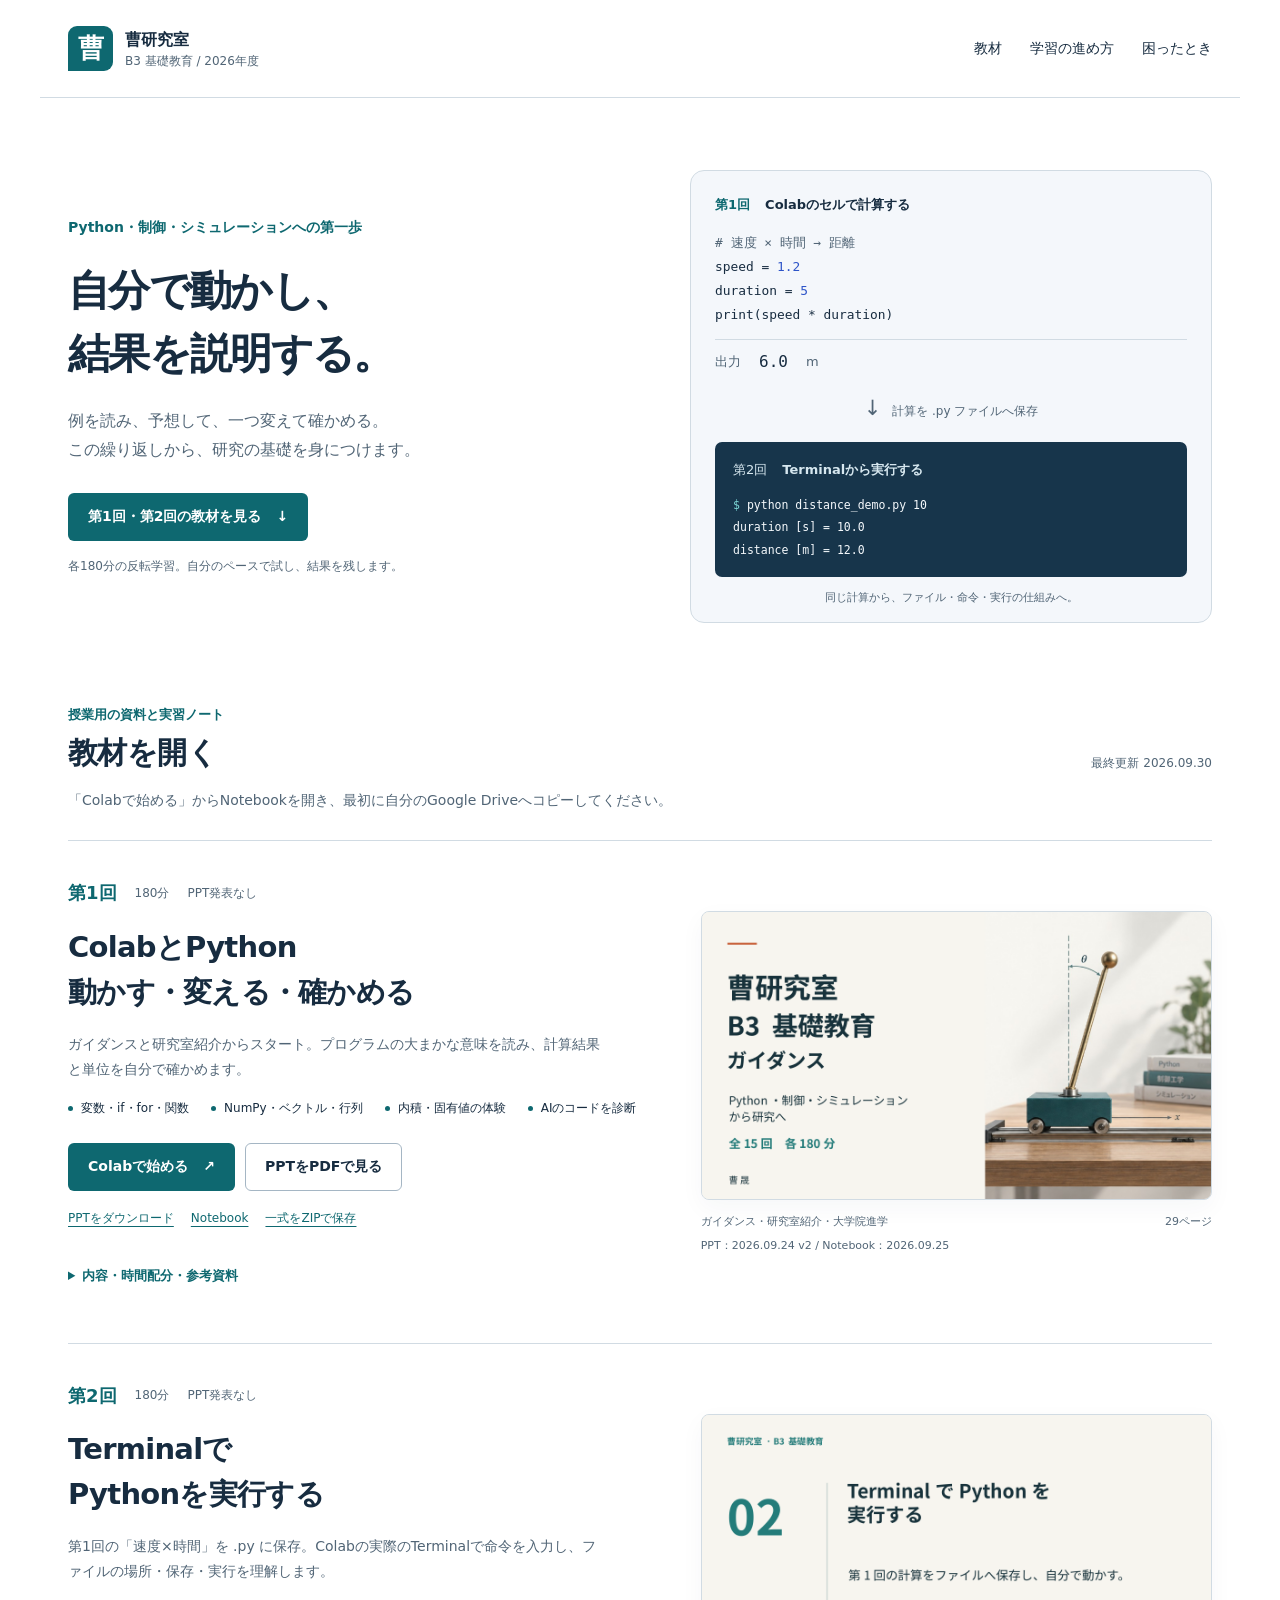
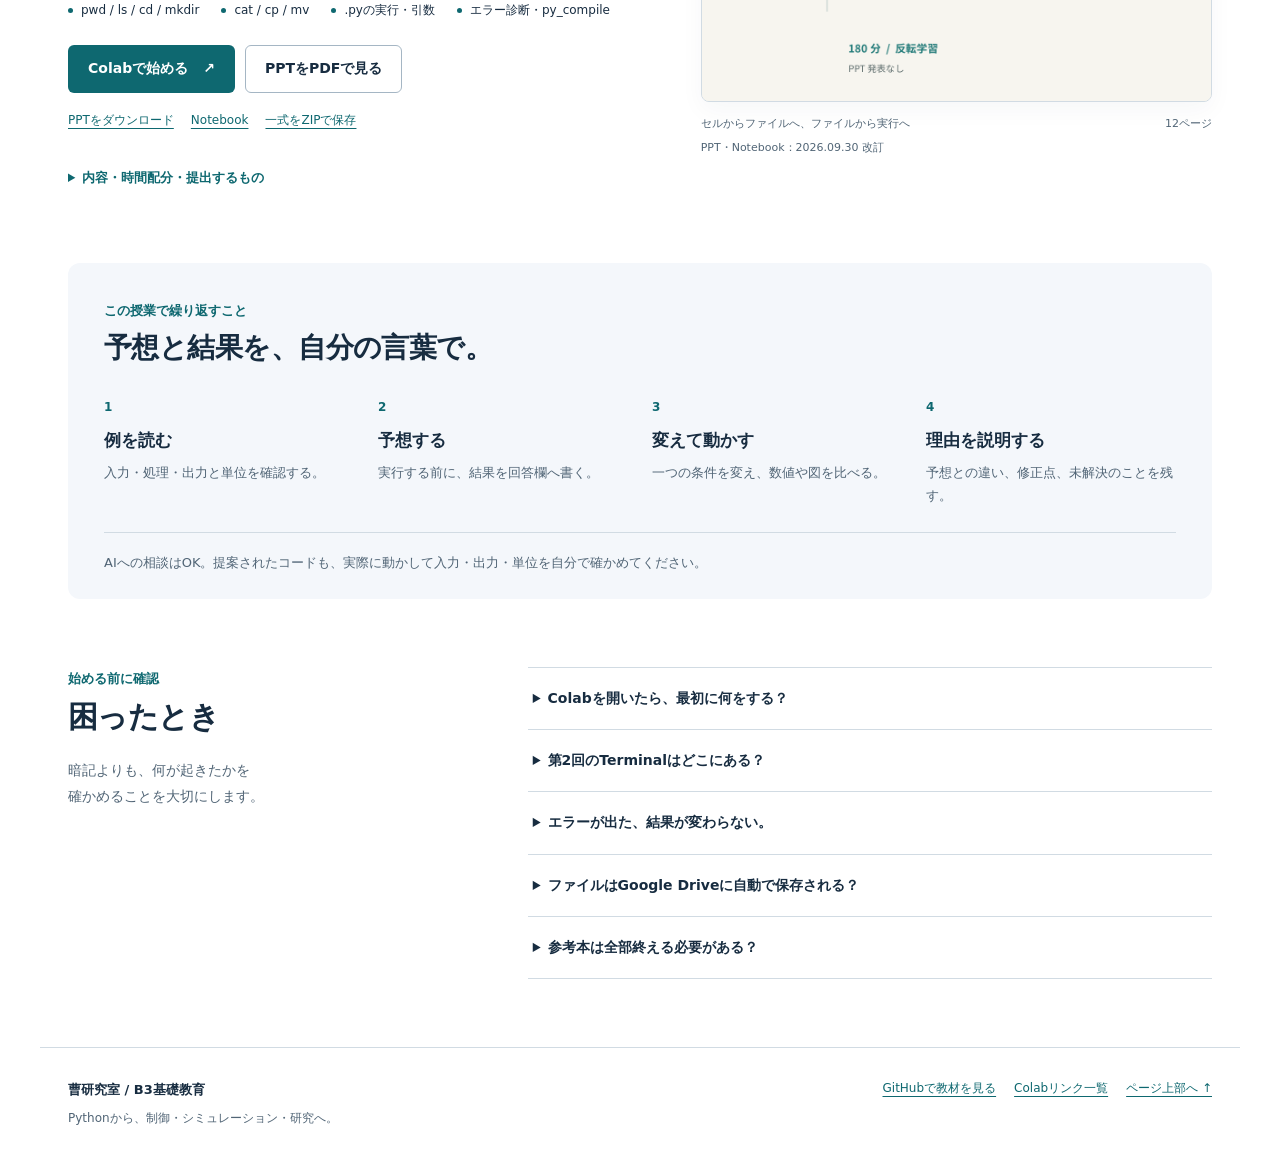
==== index.html @ c8f350eb "Publish B3 sessions 1 and 2 with Colab materials" ====
<!doctype html>
<html lang="ja">
<head>
  <meta charset="utf-8">
  <meta name="viewport" content="width=device-width, initial-scale=1">
  <meta name="description" content="曹研究室のB3基礎教育。第1回のColab・Pythonと、第2回のTerminal実習のPPT、PDF、Notebookをまとめた教材サイト。">
  <meta name="theme-color" content="#0e6870">
  <title>B3基礎教育｜曹研究室</title>
  <link rel="icon" href="assets/favicon.svg" type="image/svg+xml">
  <link rel="stylesheet" href="assets/styles.css">
</head>
<body>
<a class="skip" href="#main">本文へ移動</a>
<header class="site-header">
  <a class="brand" href="./" aria-label="曹研究室 B3基礎教育 ホーム"><span class="brand-mark" aria-hidden="true">曹</span><span>曹研究室<span class="brand-sub">B3 基礎教育 / 2026年度</span></span></a>
  <nav aria-label="メインナビゲーション"><a href="#materials">教材</a><a href="#workflow">学習の進め方</a><a href="#help">困ったとき</a></nav>
</header>
<main id="main">
  <section class="hero" aria-labelledby="hero-title">
    <div class="hero-copy">
      <p class="term-label">Python・制御・シミュレーションへの第一歩</p>
      <h1 id="hero-title">自分で動かし、<br>結果を説明する。</h1>
      <p class="lead">例を読み、予想して、一つ変えて確かめる。<br class="desktop-break">この繰り返しから、研究の基礎を身につけます。</p>
      <a class="button primary" href="#materials">第1回・第2回の教材を見る <span aria-hidden="true">↓</span></a>
      <p class="hero-note">各180分の反転学習。自分のペースで試し、結果を残します。</p>
    </div>
    <div class="learning-bridge" aria-label="第1回のセルから、第2回のTerminalへ">
      <div class="bridge-heading"><span>第1回</span><strong>Colabのセルで計算する</strong></div>
      <pre class="cell-code"><code><span class="code-muted"># 速度 × 時間 → 距離</span>
speed = <span class="code-number">1.2</span>
duration = <span class="code-number">5</span>
print(speed * duration)</code></pre>
      <div class="bridge-output"><span>出力</span><code>6.0</code><span>m</span></div>
      <div class="bridge-step"><span aria-hidden="true">↓</span> 計算を .py ファイルへ保存</div>
      <div class="terminal-demo">
        <div class="terminal-label"><span>第2回</span><strong>Terminalから実行する</strong></div>
        <pre><code><span class="prompt">$</span> python distance_demo.py 10
duration [s] = 10.0
distance [m] = 12.0</code></pre>
      </div>
      <p class="bridge-caption">同じ計算から、ファイル・命令・実行の仕組みへ。</p>
    </div>
  </section>

  <section id="materials" class="materials" aria-labelledby="materials-title">
    <div class="section-heading"><div><p class="section-kicker">授業用の資料と実習ノート</p><h2 id="materials-title">教材を開く</h2></div><p>最終更新 <time datetime="2026-09-30">2026.09.30</time></p></div>
    <p class="materials-intro">「Colabで始める」からNotebookを開き、最初に自分のGoogle Driveへコピーしてください。</p>

    <article class="lesson" id="lesson-01" aria-labelledby="lesson-01-title">
      <div class="lesson-content">
        <div class="lesson-meta"><span class="session-number">第1回</span><span>180分</span><span>PPT発表なし</span></div>
        <h3 id="lesson-01-title">ColabとPython<br>動かす・変える・確かめる</h3>
        <p>ガイダンスと研究室紹介からスタート。プログラムの大まかな意味を読み、計算結果と単位を自分で確かめます。</p>
        <ul class="topics"><li>変数・if・for・関数</li><li>NumPy・ベクトル・行列</li><li>内積・固有値の体験</li><li>AIのコードを診断</li></ul>
        <div class="lesson-actions">
          <a class="button primary" target="_blank" rel="noopener" href="https://colab.research.google.com/github/jasonsosen/b3-foundations-2026/blob/main/materials/01/notebook.ipynb">Colabで始める <span aria-hidden="true">↗</span></a>
          <a class="button secondary" target="_blank" rel="noopener" href="materials/01/slides.pdf">PPTをPDFで見る</a>
        </div>
        <div class="file-links"><a href="materials/01/slides.pptx" download="B3_01_Guidance.pptx">PPTをダウンロード</a><a href="materials/01/notebook.ipynb" download="B3_01_動かす_変える_確かめる.ipynb">Notebook</a><a href="materials/lesson-01.zip" download>一式をZIPで保存</a></div>
        <details class="lesson-detail"><summary>内容・時間配分・参考資料</summary>
          <div class="detail-body">
            <p>ガイダンス・研究紹介 → Colab操作 → Pythonの基本 → NumPy・行列 → AIコードの診断 → 固有値の体験 → 記録・提出。</p>
            <table><caption>第1回の180分</caption><tbody>
              <tr><th scope="row">0–20分</th><td>ガイダンス・研究室紹介・目標</td></tr>
              <tr><th scope="row">20–75分</th><td>Colab操作とPythonの基本</td></tr>
              <tr><th scope="row">75–85分</th><td>休憩・保存</td></tr>
              <tr><th scope="row">85–130分</th><td>NumPy・内積・行列積</td></tr>
              <tr><th scope="row">130–165分</th><td>AIコードの診断・固有値の体験</td></tr>
              <tr><th scope="row">165–180分</th><td>説明・保存・提出</td></tr>
            </tbody></table>
            <p><strong>提出：</strong>自分の回答と実行結果を記入したNotebook。</p>
            <p><strong>別冊：</strong>Pythonと行列の書き方を調べる参考本です。第1回ですべて終える必要はありません。</p>
            <div class="extra-links"><a target="_blank" rel="noopener" href="https://colab.research.google.com/github/jasonsosen/b3-foundations-2026/blob/main/materials/01/python-matrix-reference.ipynb">参考本をColabで開く</a><a href="materials/01/python-matrix-reference.ipynb" download>参考本をダウンロード</a><a target="_blank" rel="noopener" href="https://colab.research.google.com/drive/1ZdDFFNfeDRK4dEzME4E3wEAp5zHElpoN">元のDrive版を開く</a></div>
          </div>
        </details>
      </div>
      <figure class="slide-preview"><a target="_blank" rel="noopener" href="materials/01/slides.pdf" aria-label="第1回のスライド29ページをPDFで開く"><img src="assets/session-01.png" width="1120" height="630" alt="曹研究室 B3基礎教育 ガイダンスの表紙" loading="lazy"></a><figcaption><span>ガイダンス・研究室紹介・大学院進学</span><span>29ページ</span></figcaption><p class="version">PPT：2026.09.24 v2 / Notebook：2026.09.25</p></figure>
    </article>

    <article class="lesson" id="lesson-02" aria-labelledby="lesson-02-title">
      <div class="lesson-content">
        <div class="lesson-meta"><span class="session-number">第2回</span><span>180分</span><span>PPT発表なし</span></div>
        <h3 id="lesson-02-title">Terminalで<br>Pythonを実行する</h3>
        <p>第1回の「速度×時間」を .py に保存。Colabの実際のTerminalで命令を入力し、ファイルの場所・保存・実行を理解します。</p>
        <ul class="topics"><li>pwd / ls / cd / mkdir</li><li>cat / cp / mv</li><li>.pyの実行・引数</li><li>エラー診断・py_compile</li></ul>
        <div class="lesson-actions">
          <a class="button primary" target="_blank" rel="noopener" href="https://colab.research.google.com/github/jasonsosen/b3-foundations-2026/blob/main/materials/02/notebook.ipynb">Colabで始める <span aria-hidden="true">↗</span></a>
          <a class="button secondary" target="_blank" rel="noopener" href="materials/02/slides.pdf">PPTをPDFで見る</a>
        </div>
        <div class="file-links"><a href="materials/02/slides.pptx" download="B3_02_Terminal.pptx">PPTをダウンロード</a><a href="materials/02/notebook.ipynb" download="B3_02_Colab_Terminal.ipynb">Notebook</a><a href="materials/lesson-02.zip" download>一式をZIPで保存</a></div>
        <details class="lesson-detail"><summary>内容・時間配分・提出するもの</summary>
          <div class="detail-body">
            <p><strong>Terminalでの操作が中心です。</strong>Notebookの「すべて実行」では、Terminalの課題は完了しません。実際に入力した命令と出力をNotebookへ残します。</p>
            <table><caption>第2回の180分</caption><tbody>
              <tr><th scope="row">0–15分</th><td>第1回の復習・コピー</td></tr>
              <tr><th scope="row">15–60分</th><td>Terminalを開く・場所とファイル</td></tr>
              <tr><th scope="row">60–85分</th><td>.pyへ保存・実行</td></tr>
              <tr><th scope="row">85–95分</th><td>休憩・保存</td></tr>
              <tr><th scope="row">95–140分</th><td>引数・保存・エラー・コンパイル</td></tr>
              <tr><th scope="row">140–165分</th><td>図とCSVを確認</td></tr>
              <tr><th scope="row">165–180分</th><td>記録・説明・提出</td></tr>
            </tbody></table>
            <p><strong>必須：</strong>T1〜T5、Q3の図の読み取り、Q5のCSV確認。追加の変更課題は発展です。</p>
            <p><strong>提出：</strong>回答入りNotebook、<code>distance_demo.py</code>、<code>result.txt</code>、<code>02_series.png</code>、<code>02_angles.csv</code>。</p>
            <div class="extra-links"><a target="_blank" rel="noopener" href="https://colab.research.google.com/drive/1m3ff0OOlyYH0OrJ8MMpPL3AChTdIDqF0">元のDrive版を開く</a></div>
          </div>
        </details>
      </div>
      <figure class="slide-preview"><a target="_blank" rel="noopener" href="materials/02/slides.pdf" aria-label="第2回のスライド12ページをPDFで開く"><img src="assets/session-02.png" width="1120" height="630" alt="TerminalでPythonを実行する、第2回スライドの表紙" loading="lazy"></a><figcaption><span>セルからファイルへ、ファイルから実行へ</span><span>12ページ</span></figcaption><p class="version">PPT・Notebook：2026.09.30 改訂</p></figure>
    </article>
  </section>

  <section id="workflow" class="workflow" aria-labelledby="workflow-title">
    <div class="section-heading"><div><p class="section-kicker">この授業で繰り返すこと</p><h2 id="workflow-title">予想と結果を、自分の言葉で。</h2></div></div>
    <ol class="workflow-steps">
      <li><span class="step-index">1</span><h3>例を読む</h3><p>入力・処理・出力と単位を確認する。</p></li>
      <li><span class="step-index">2</span><h3>予想する</h3><p>実行する前に、結果を回答欄へ書く。</p></li>
      <li><span class="step-index">3</span><h3>変えて動かす</h3><p>一つの条件を変え、数値や図を比べる。</p></li>
      <li><span class="step-index">4</span><h3>理由を説明する</h3><p>予想との違い、修正点、未解決のことを残す。</p></li>
    </ol>
    <p class="ai-note">AIへの相談はOK。提案されたコードも、実際に動かして入力・出力・単位を自分で確かめてください。</p>
  </section>

  <section id="help" class="help" aria-labelledby="help-title">
    <div><p class="section-kicker">始める前に確認</p><h2 id="help-title">困ったとき</h2><p>暗記よりも、何が起きたかを<br>確かめることを大切にします。</p></div>
    <div class="help-list">
      <details><summary>Colabを開いたら、最初に何をする？</summary><p>自分のGoogleアカウントでログインし、「ドライブにコピー」または「ファイル → ドライブにコピーを保存」を選びます。自分のコピーで、説明を読みながら上から順に進めてください。</p></details>
      <details><summary>第2回のTerminalはどこにある？</summary><p>Colabのランタイムへ接続し、画面下部の「ターミナル / Terminal / 终端」を開きます。入力場所はNotebookのPythonセルとは別です。Terminalの命令に <code>!</code> や <code>%%bash</code> は付けません。</p></details>
      <details><summary>エラーが出た、結果が変わらない。</summary><p>エラーの最後の行、入力値、ファイル名、現在のフォルダを確認します。コードを編集しただけでは保存済みの .py は変わりません。Notebookの保存セルを実行したか、必要なセルを順番に実行したかを確認してください。</p></details>
      <details><summary>ファイルはGoogle Driveに自動で保存される？</summary><p>Notebookと、ランタイム内の .py・CSV・PNG は別です。必要なファイルはColab左側の「ファイル」からダウンロードしてください。Terminalの命令と結果も、Notebookの回答欄へ残します。</p></details>
      <details><summary>参考本は全部終える必要がある？</summary><p>第1回のPython・行列参考本は、書き方や意味を調べるための資料です。まず主教材を進めてください。第1・2回はPPT発表なし、第3回から発表につなげます。</p></details>
    </div>
  </section>
</main>
<footer class="site-footer"><div><strong>曹研究室 / B3基礎教育</strong><p>Pythonから、制御・シミュレーション・研究へ。</p></div><div class="footer-links"><a href="https://github.com/jasonsosen/b3-foundations-2026" target="_blank" rel="noopener">GitHubで教材を見る</a><a href="materials/links.json">Colabリンク一覧</a><a href="#main">ページ上部へ ↑</a></div></footer>
</body>
</html>
---- assets/styles.css ----
:root{--paper:#fff;--mist:#f4f7fb;--ink:#172c40;--muted:#516576;--teal:#0e6870;--blue:#2d54c8;--rule:#d1dbe3;--focus:#de7a16;--sans:"Noto Sans CJK JP","Yu Gothic","Hiragino Kaku Gothic ProN",system-ui,sans-serif}
*{box-sizing:border-box}html{scroll-behavior:smooth;scroll-padding-top:24px}body{margin:0;background:var(--paper);color:var(--ink);font-family:var(--sans);font-size:16px;line-height:1.8}a{color:var(--teal);text-underline-offset:4px}a:hover{color:var(--blue)}a:focus-visible,summary:focus-visible{outline:3px solid var(--focus);outline-offset:5px}h1,h2,h3,p,figure{margin:0}h1,h2,h3{line-height:1.4}code,pre{font-family:"DejaVu Sans Mono",Consolas,monospace}code{font-size:.92em}pre{margin:0;white-space:pre-wrap;overflow-wrap:anywhere}img{display:block;max-width:100%;height:auto}.skip{position:absolute;left:20px;top:-100px;padding:8px 16px;background:white;z-index:10}.skip:focus{top:10px}
.site-header{max-width:1200px;padding:26px 28px;margin:auto;display:flex;justify-content:space-between;gap:30px;align-items:center;border-bottom:1px solid var(--rule)}.brand{display:flex;align-items:center;gap:12px;color:var(--ink);text-decoration:none;font-weight:700;line-height:1.5}.brand-mark{display:grid;place-items:center;width:45px;height:45px;background:var(--teal);color:white;font-size:26px;border-radius:9px 9px 9px 0}.brand-sub{display:block;color:var(--muted);font-size:12px;font-weight:500}.site-header nav{display:flex;gap:28px;font-size:14px}.site-header nav a{text-decoration:none;color:var(--ink)}main{max-width:1200px;margin:auto;padding:0 28px}.hero{display:grid;grid-template-columns:1.05fr 1fr;gap:74px;align-items:center;padding:72px 0 80px}.term-label{font-size:14px;color:var(--teal);font-weight:700;margin-bottom:18px}h1{font-size:clamp(30px,3.3vw,46px);font-weight:800;letter-spacing:-.04em;line-height:1.5}.lead{color:var(--muted);margin:22px 0 28px;font-size:16px}.button{display:inline-flex;align-items:center;justify-content:center;gap:15px;text-decoration:none;font-size:14px;font-weight:700;min-height:48px;padding:11px 19px;border:1px solid transparent;border-radius:6px;line-height:1.5}.button.primary{background:var(--teal);color:#fff}.button.primary:hover{background:#084f56}.button.secondary{background:white;color:var(--ink);border-color:#a5b6c4}.button.secondary:hover{border-color:var(--teal);background:#eef6f7}.hero-note{font-size:12px;color:var(--muted);margin-top:15px}.learning-bridge{background:var(--mist);border:1px solid var(--rule);border-radius:14px;padding:22px 24px 14px}.bridge-heading,.terminal-label{display:flex;align-items:center;gap:15px;font-size:13px}.bridge-heading>span{color:var(--teal);font-weight:700}.cell-code{padding:15px 0 12px;font-size:14px;line-height:1.7}.code-muted{color:var(--muted)}.code-number{color:var(--blue)}.bridge-output{display:flex;gap:18px;align-items:center;border-top:1px solid var(--rule);padding:8px 0 0;font-size:13px}.bridge-output span{color:var(--muted)}.bridge-output code{font-size:16px}.bridge-step{text-align:center;color:var(--muted);font-size:12px;padding:14px 0}.bridge-step span{font-size:21px;padding-right:7px}.terminal-demo{background:#17354b;color:#f5f9fc;border-radius:7px;padding:16px 18px}.terminal-label{color:#d6e7ef;margin-bottom:12px}.terminal-demo pre{font-size:12.5px;line-height:1.8}.prompt{color:#7dd7d6}.bridge-caption{text-align:center;font-size:11px;color:var(--muted);margin-top:11px}
.section-heading{display:flex;justify-content:space-between;align-items:end;gap:24px}.section-kicker{font-size:13px;color:var(--teal);font-weight:600;margin-bottom:6px}h2{font-size:30px;letter-spacing:-.02em}.section-heading>p{color:var(--muted);font-size:12px}.materials-intro{font-size:14px;color:var(--muted);margin-top:14px;margin-bottom:27px}.lesson{display:grid;grid-template-columns:1.12fr 1fr;gap:60px;padding:36px 0 45px;border-top:1px solid var(--rule);scroll-margin-top:24px}.lesson-meta{display:flex;align-items:center;gap:18px;font-size:12px;color:var(--muted);margin-bottom:15px}.session-number{font-weight:800;font-size:18px;color:var(--teal)}.lesson h3{font-size:29px;line-height:1.55;letter-spacing:-.025em}.lesson-content>p{font-size:14px;color:var(--muted);margin-top:17px;max-width:38em}.topics{display:flex;flex-wrap:wrap;gap:6px 22px;padding:0;margin:16px 0 23px;list-style:none;font-size:12px;color:var(--ink)}.topics li:before{content:"";display:inline-block;width:5px;height:5px;margin-right:8px;vertical-align:middle;border-radius:50%;background:var(--teal)}.lesson-actions{display:flex;flex-wrap:wrap;gap:10px}.file-links{display:flex;flex-wrap:wrap;gap:8px 17px;margin-top:17px;font-size:12px}.slide-preview{align-self:start;padding-top:34px;min-width:0}.slide-preview>a{display:block;border:1px solid var(--rule);border-radius:8px;overflow:hidden;background:#f8f6f0;box-shadow:0 8px 24px #172c400a}.slide-preview>a:hover{border-color:var(--teal)}.slide-preview figcaption{display:flex;justify-content:space-between;gap:10px;font-size:11px;color:var(--muted);margin-top:12px}.slide-preview figcaption span:last-child{flex-shrink:0}.version{font-size:11px;color:var(--muted);margin-top:4px}.lesson-detail{margin-top:25px;font-size:13px}.lesson-detail summary{color:var(--teal);font-weight:600;padding:10px 0;cursor:pointer}.detail-body{padding:10px 0 2px;line-height:1.85}.detail-body p{margin:10px 0}.detail-body table{width:100%;border-collapse:collapse;font-size:12px;margin:20px 0}.detail-body caption{text-align:left;font-weight:700;margin-bottom:6px}.detail-body th,.detail-body td{border-bottom:1px solid var(--rule);padding:8px;text-align:left}.detail-body th{width:110px;white-space:nowrap}.extra-links{display:flex;flex-direction:column;align-items:flex-start;gap:9px;margin-top:16px}.detail-body code{overflow-wrap:anywhere}
.workflow{background:var(--mist);border-radius:12px;padding:36px 36px 25px;margin-top:18px}.workflow h2{font-size:28px}.workflow-steps{padding:0;margin:30px 0 24px;list-style:none;display:grid;grid-template-columns:repeat(4,1fr);gap:24px}.step-index{display:block;font-size:12px;color:var(--teal);font-weight:800;margin-bottom:10px}.workflow-steps h3{font-size:17px}.workflow-steps p{font-size:13px;color:var(--muted);line-height:1.8;margin-top:8px}.ai-note{font-size:13px;border-top:1px solid var(--rule);padding-top:18px;color:var(--muted)}.help{display:grid;grid-template-columns:.85fr 1.5fr;gap:72px;padding:68px 0}.help>div>p:last-child{font-size:14px;color:var(--muted);margin-top:20px}.help-list details{border-bottom:1px solid var(--rule);font-size:14px}.help-list details:first-child{border-top:1px solid var(--rule)}.help-list summary{padding:18px 5px;cursor:pointer;font-weight:600}.help-list details p{padding:0 5px 19px;color:var(--muted);font-size:13px}.site-footer{max-width:1200px;margin:auto;border-top:1px solid var(--rule);padding:30px 28px 40px;display:flex;gap:24px;justify-content:space-between;font-size:13px}.site-footer p{color:var(--muted);font-size:12px;margin-top:7px}.footer-links{display:flex;gap:18px;flex-wrap:wrap;align-items:flex-start;font-size:12px}
@media(min-width:1500px){.hero{padding:90px 0}}@media(max-width:1000px){.hero{gap:35px}.lesson{gap:30px;grid-template-columns:1fr 1fr}.lesson h3{font-size:25px}.button{padding:10px 14px;font-size:13px}.help{gap:35px}}@media(max-width:760px){.site-header{padding:20px;gap:20px;flex-wrap:wrap}.site-header nav{gap:23px;font-size:13px;width:100%;padding-top:1px}main{padding:0 20px}.hero{grid-template-columns:1fr;gap:30px;padding:38px 0 50px}.hero-copy{max-width:570px}h1{font-size:36px}.lead{font-size:15px}.hero-note{font-size:11px}.learning-bridge{max-width:550px;width:100%;padding:19px 20px 12px}.section-heading{align-items:start;flex-direction:column;gap:10px}h2{font-size:26px}.materials-intro{font-size:13px}.lesson{grid-template-columns:1fr;padding:28px 0 36px;gap:20px}.lesson h3{font-size:27px}.slide-preview{padding-top:0;max-width:550px;grid-row:auto}.lesson-actions .button{flex:1;min-width:150px}.file-links{column-gap:16px;row-gap:14px}.file-links a{padding:4px 0}.lesson-detail{margin-top:18px}.workflow{padding:26px 22px 22px;margin-top:8px}.workflow h2{font-size:24px}.workflow-steps{grid-template-columns:1fr 1fr;gap:26px 20px}.help{grid-template-columns:1fr;gap:25px;padding:45px 0}.help>div>p:last-child{margin-top:12px}.site-footer{padding:26px 20px 32px;flex-direction:column}.footer-links{gap:20px}.desktop-break{display:none}}@media(max-width:360px){h1{font-size:31px}.lesson h3{font-size:24px}.learning-bridge{padding-left:14px;padding-right:14px}.terminal-demo{padding:13px}.terminal-demo pre{font-size:11px}.bridge-heading,.terminal-label{gap:9px;font-size:12px}}@media(prefers-reduced-motion:reduce){html{scroll-behavior:auto}}
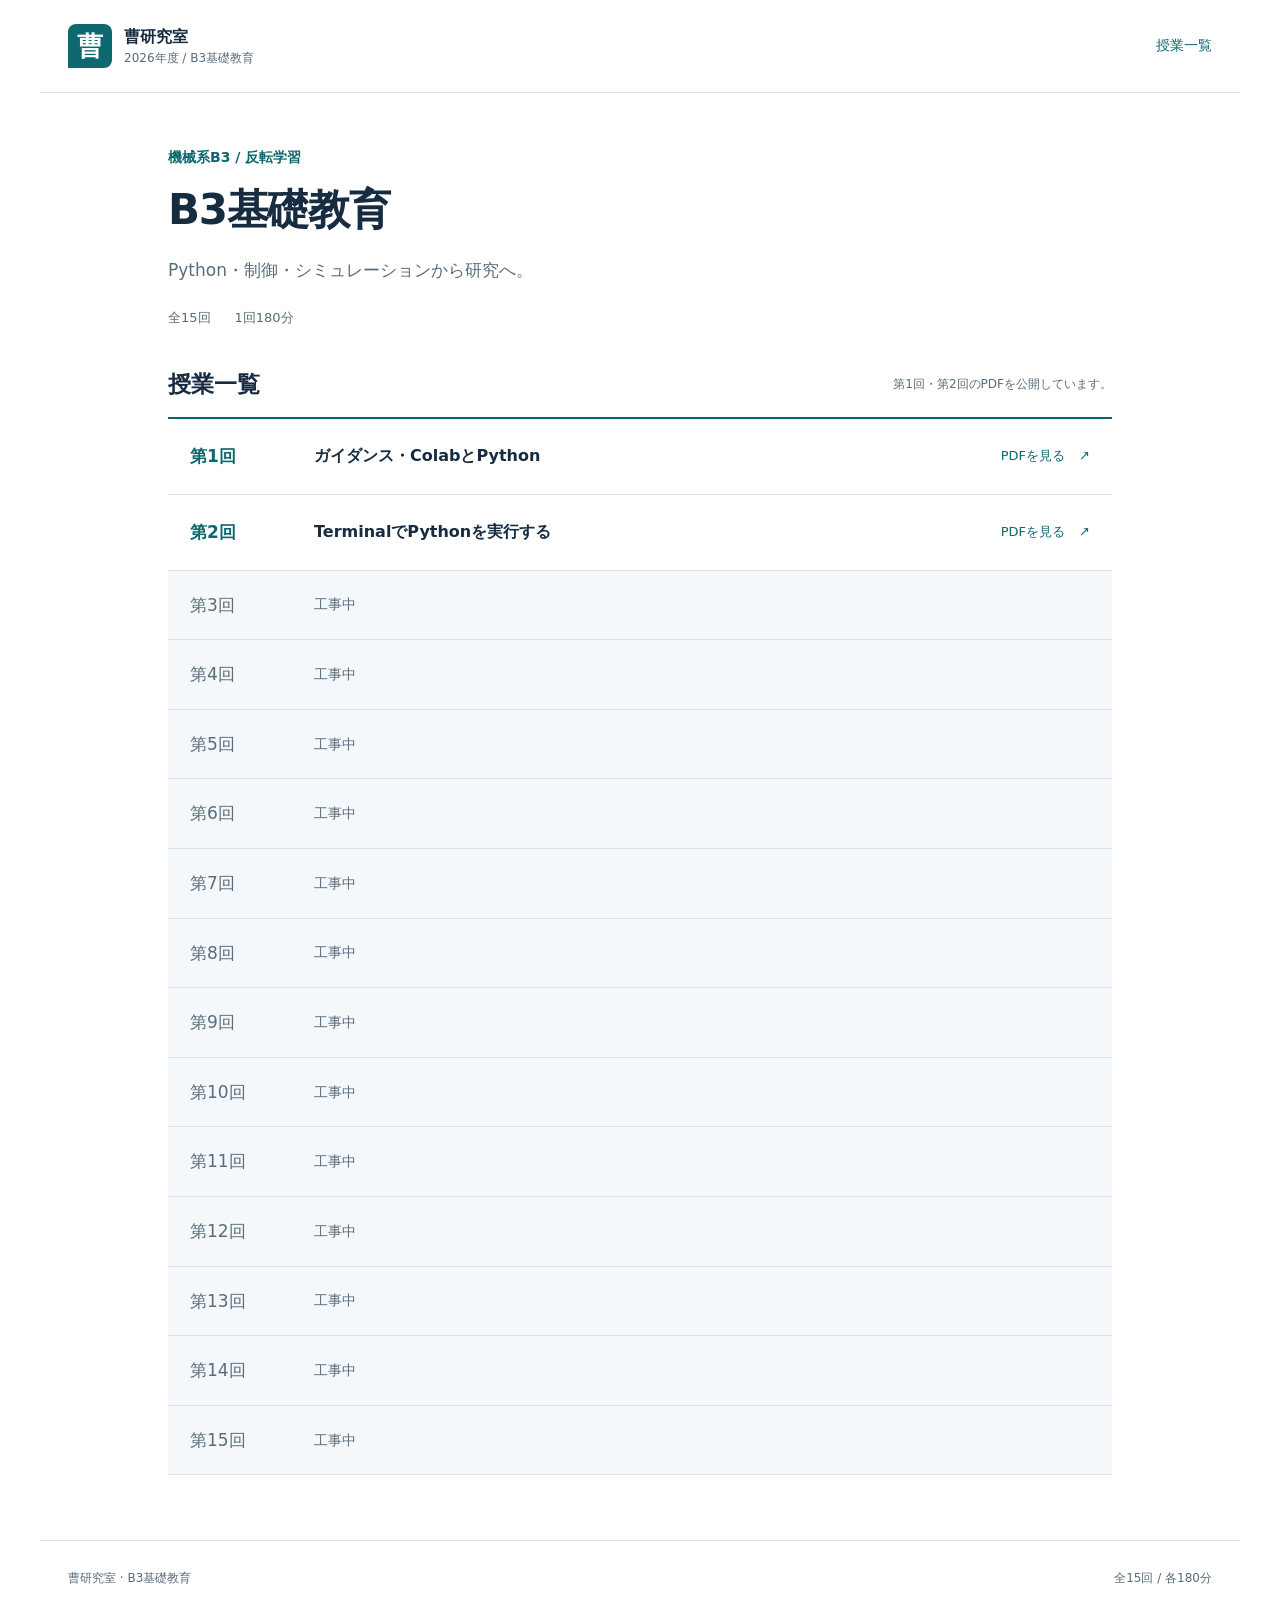
==== commit a36f051e: "Organize one 15-session course with PDFs for sessions 1 and 2" ====
--- a/index.html
+++ b/index.html
@@ -1,137 +1 @@
-<!doctype html>
-<html lang="ja">
-<head>
-  <meta charset="utf-8">
-  <meta name="viewport" content="width=device-width, initial-scale=1">
-  <meta name="description" content="曹研究室のB3基礎教育。第1回のColab・Pythonと、第2回のTerminal実習のPPT、PDF、Notebookをまとめた教材サイト。">
-  <meta name="theme-color" content="#0e6870">
-  <title>B3基礎教育｜曹研究室</title>
-  <link rel="icon" href="assets/favicon.svg" type="image/svg+xml">
-  <link rel="stylesheet" href="assets/styles.css">
-</head>
-<body>
-<a class="skip" href="#main">本文へ移動</a>
-<header class="site-header">
-  <a class="brand" href="./" aria-label="曹研究室 B3基礎教育 ホーム"><span class="brand-mark" aria-hidden="true">曹</span><span>曹研究室<span class="brand-sub">B3 基礎教育 / 2026年度</span></span></a>
-  <nav aria-label="メインナビゲーション"><a href="#materials">教材</a><a href="#workflow">学習の進め方</a><a href="#help">困ったとき</a></nav>
-</header>
-<main id="main">
-  <section class="hero" aria-labelledby="hero-title">
-    <div class="hero-copy">
-      <p class="term-label">Python・制御・シミュレーションへの第一歩</p>
-      <h1 id="hero-title">自分で動かし、<br>結果を説明する。</h1>
-      <p class="lead">例を読み、予想して、一つ変えて確かめる。<br class="desktop-break">この繰り返しから、研究の基礎を身につけます。</p>
-      <a class="button primary" href="#materials">第1回・第2回の教材を見る <span aria-hidden="true">↓</span></a>
-      <p class="hero-note">各180分の反転学習。自分のペースで試し、結果を残します。</p>
-    </div>
-    <div class="learning-bridge" aria-label="第1回のセルから、第2回のTerminalへ">
-      <div class="bridge-heading"><span>第1回</span><strong>Colabのセルで計算する</strong></div>
-      <pre class="cell-code"><code><span class="code-muted"># 速度 × 時間 → 距離</span>
-speed = <span class="code-number">1.2</span>
-duration = <span class="code-number">5</span>
-print(speed * duration)</code></pre>
-      <div class="bridge-output"><span>出力</span><code>6.0</code><span>m</span></div>
-      <div class="bridge-step"><span aria-hidden="true">↓</span> 計算を .py ファイルへ保存</div>
-      <div class="terminal-demo">
-        <div class="terminal-label"><span>第2回</span><strong>Terminalから実行する</strong></div>
-        <pre><code><span class="prompt">$</span> python distance_demo.py 10
-duration [s] = 10.0
-distance [m] = 12.0</code></pre>
-      </div>
-      <p class="bridge-caption">同じ計算から、ファイル・命令・実行の仕組みへ。</p>
-    </div>
-  </section>
-
-  <section id="materials" class="materials" aria-labelledby="materials-title">
-    <div class="section-heading"><div><p class="section-kicker">授業用の資料と実習ノート</p><h2 id="materials-title">教材を開く</h2></div><p>最終更新 <time datetime="2026-09-30">2026.09.30</time></p></div>
-    <p class="materials-intro">「Colabで始める」からNotebookを開き、最初に自分のGoogle Driveへコピーしてください。</p>
-
-    <article class="lesson" id="lesson-01" aria-labelledby="lesson-01-title">
-      <div class="lesson-content">
-        <div class="lesson-meta"><span class="session-number">第1回</span><span>180分</span><span>PPT発表なし</span></div>
-        <h3 id="lesson-01-title">ColabとPython<br>動かす・変える・確かめる</h3>
-        <p>ガイダンスと研究室紹介からスタート。プログラムの大まかな意味を読み、計算結果と単位を自分で確かめます。</p>
-        <ul class="topics"><li>変数・if・for・関数</li><li>NumPy・ベクトル・行列</li><li>内積・固有値の体験</li><li>AIのコードを診断</li></ul>
-        <div class="lesson-actions">
-          <a class="button primary" target="_blank" rel="noopener" href="https://colab.research.google.com/github/jasonsosen/b3-foundations-2026/blob/main/materials/01/notebook.ipynb">Colabで始める <span aria-hidden="true">↗</span></a>
-          <a class="button secondary" target="_blank" rel="noopener" href="materials/01/slides.pdf">PPTをPDFで見る</a>
-        </div>
-        <div class="file-links"><a href="materials/01/slides.pptx" download="B3_01_Guidance.pptx">PPTをダウンロード</a><a href="materials/01/notebook.ipynb" download="B3_01_動かす_変える_確かめる.ipynb">Notebook</a><a href="materials/lesson-01.zip" download>一式をZIPで保存</a></div>
-        <details class="lesson-detail"><summary>内容・時間配分・参考資料</summary>
-          <div class="detail-body">
-            <p>ガイダンス・研究紹介 → Colab操作 → Pythonの基本 → NumPy・行列 → AIコードの診断 → 固有値の体験 → 記録・提出。</p>
-            <table><caption>第1回の180分</caption><tbody>
-              <tr><th scope="row">0–20分</th><td>ガイダンス・研究室紹介・目標</td></tr>
-              <tr><th scope="row">20–75分</th><td>Colab操作とPythonの基本</td></tr>
-              <tr><th scope="row">75–85分</th><td>休憩・保存</td></tr>
-              <tr><th scope="row">85–130分</th><td>NumPy・内積・行列積</td></tr>
-              <tr><th scope="row">130–165分</th><td>AIコードの診断・固有値の体験</td></tr>
-              <tr><th scope="row">165–180分</th><td>説明・保存・提出</td></tr>
-            </tbody></table>
-            <p><strong>提出：</strong>自分の回答と実行結果を記入したNotebook。</p>
-            <p><strong>別冊：</strong>Pythonと行列の書き方を調べる参考本です。第1回ですべて終える必要はありません。</p>
-            <div class="extra-links"><a target="_blank" rel="noopener" href="https://colab.research.google.com/github/jasonsosen/b3-foundations-2026/blob/main/materials/01/python-matrix-reference.ipynb">参考本をColabで開く</a><a href="materials/01/python-matrix-reference.ipynb" download>参考本をダウンロード</a><a target="_blank" rel="noopener" href="https://colab.research.google.com/drive/1ZdDFFNfeDRK4dEzME4E3wEAp5zHElpoN">元のDrive版を開く</a></div>
-          </div>
-        </details>
-      </div>
-      <figure class="slide-preview"><a target="_blank" rel="noopener" href="materials/01/slides.pdf" aria-label="第1回のスライド29ページをPDFで開く"><img src="assets/session-01.png" width="1120" height="630" alt="曹研究室 B3基礎教育 ガイダンスの表紙" loading="lazy"></a><figcaption><span>ガイダンス・研究室紹介・大学院進学</span><span>29ページ</span></figcaption><p class="version">PPT：2026.09.24 v2 / Notebook：2026.09.25</p></figure>
-    </article>
-
-    <article class="lesson" id="lesson-02" aria-labelledby="lesson-02-title">
-      <div class="lesson-content">
-        <div class="lesson-meta"><span class="session-number">第2回</span><span>180分</span><span>PPT発表なし</span></div>
-        <h3 id="lesson-02-title">Terminalで<br>Pythonを実行する</h3>
-        <p>第1回の「速度×時間」を .py に保存。Colabの実際のTerminalで命令を入力し、ファイルの場所・保存・実行を理解します。</p>
-        <ul class="topics"><li>pwd / ls / cd / mkdir</li><li>cat / cp / mv</li><li>.pyの実行・引数</li><li>エラー診断・py_compile</li></ul>
-        <div class="lesson-actions">
-          <a class="button primary" target="_blank" rel="noopener" href="https://colab.research.google.com/github/jasonsosen/b3-foundations-2026/blob/main/materials/02/notebook.ipynb">Colabで始める <span aria-hidden="true">↗</span></a>
-          <a class="button secondary" target="_blank" rel="noopener" href="materials/02/slides.pdf">PPTをPDFで見る</a>
-        </div>
-        <div class="file-links"><a href="materials/02/slides.pptx" download="B3_02_Terminal.pptx">PPTをダウンロード</a><a href="materials/02/notebook.ipynb" download="B3_02_Colab_Terminal.ipynb">Notebook</a><a href="materials/lesson-02.zip" download>一式をZIPで保存</a></div>
-        <details class="lesson-detail"><summary>内容・時間配分・提出するもの</summary>
-          <div class="detail-body">
-            <p><strong>Terminalでの操作が中心です。</strong>Notebookの「すべて実行」では、Terminalの課題は完了しません。実際に入力した命令と出力をNotebookへ残します。</p>
-            <table><caption>第2回の180分</caption><tbody>
-              <tr><th scope="row">0–15分</th><td>第1回の復習・コピー</td></tr>
-              <tr><th scope="row">15–60分</th><td>Terminalを開く・場所とファイル</td></tr>
-              <tr><th scope="row">60–85分</th><td>.pyへ保存・実行</td></tr>
-              <tr><th scope="row">85–95分</th><td>休憩・保存</td></tr>
-              <tr><th scope="row">95–140分</th><td>引数・保存・エラー・コンパイル</td></tr>
-              <tr><th scope="row">140–165分</th><td>図とCSVを確認</td></tr>
-              <tr><th scope="row">165–180分</th><td>記録・説明・提出</td></tr>
-            </tbody></table>
-            <p><strong>必須：</strong>T1〜T5、Q3の図の読み取り、Q5のCSV確認。追加の変更課題は発展です。</p>
-            <p><strong>提出：</strong>回答入りNotebook、<code>distance_demo.py</code>、<code>result.txt</code>、<code>02_series.png</code>、<code>02_angles.csv</code>。</p>
-            <div class="extra-links"><a target="_blank" rel="noopener" href="https://colab.research.google.com/drive/1m3ff0OOlyYH0OrJ8MMpPL3AChTdIDqF0">元のDrive版を開く</a></div>
-          </div>
-        </details>
-      </div>
-      <figure class="slide-preview"><a target="_blank" rel="noopener" href="materials/02/slides.pdf" aria-label="第2回のスライド12ページをPDFで開く"><img src="assets/session-02.png" width="1120" height="630" alt="TerminalでPythonを実行する、第2回スライドの表紙" loading="lazy"></a><figcaption><span>セルからファイルへ、ファイルから実行へ</span><span>12ページ</span></figcaption><p class="version">PPT・Notebook：2026.09.30 改訂</p></figure>
-    </article>
-  </section>
-
-  <section id="workflow" class="workflow" aria-labelledby="workflow-title">
-    <div class="section-heading"><div><p class="section-kicker">この授業で繰り返すこと</p><h2 id="workflow-title">予想と結果を、自分の言葉で。</h2></div></div>
-    <ol class="workflow-steps">
-      <li><span class="step-index">1</span><h3>例を読む</h3><p>入力・処理・出力と単位を確認する。</p></li>
-      <li><span class="step-index">2</span><h3>予想する</h3><p>実行する前に、結果を回答欄へ書く。</p></li>
-      <li><span class="step-index">3</span><h3>変えて動かす</h3><p>一つの条件を変え、数値や図を比べる。</p></li>
-      <li><span class="step-index">4</span><h3>理由を説明する</h3><p>予想との違い、修正点、未解決のことを残す。</p></li>
-    </ol>
-    <p class="ai-note">AIへの相談はOK。提案されたコードも、実際に動かして入力・出力・単位を自分で確かめてください。</p>
-  </section>
-
-  <section id="help" class="help" aria-labelledby="help-title">
-    <div><p class="section-kicker">始める前に確認</p><h2 id="help-title">困ったとき</h2><p>暗記よりも、何が起きたかを<br>確かめることを大切にします。</p></div>
-    <div class="help-list">
-      <details><summary>Colabを開いたら、最初に何をする？</summary><p>自分のGoogleアカウントでログインし、「ドライブにコピー」または「ファイル → ドライブにコピーを保存」を選びます。自分のコピーで、説明を読みながら上から順に進めてください。</p></details>
-      <details><summary>第2回のTerminalはどこにある？</summary><p>Colabのランタイムへ接続し、画面下部の「ターミナル / Terminal / 终端」を開きます。入力場所はNotebookのPythonセルとは別です。Terminalの命令に <code>!</code> や <code>%%bash</code> は付けません。</p></details>
-      <details><summary>エラーが出た、結果が変わらない。</summary><p>エラーの最後の行、入力値、ファイル名、現在のフォルダを確認します。コードを編集しただけでは保存済みの .py は変わりません。Notebookの保存セルを実行したか、必要なセルを順番に実行したかを確認してください。</p></details>
-      <details><summary>ファイルはGoogle Driveに自動で保存される？</summary><p>Notebookと、ランタイム内の .py・CSV・PNG は別です。必要なファイルはColab左側の「ファイル」からダウンロードしてください。Terminalの命令と結果も、Notebookの回答欄へ残します。</p></details>
-      <details><summary>参考本は全部終える必要がある？</summary><p>第1回のPython・行列参考本は、書き方や意味を調べるための資料です。まず主教材を進めてください。第1・2回はPPT発表なし、第3回から発表につなげます。</p></details>
-    </div>
-  </section>
-</main>
-<footer class="site-footer"><div><strong>曹研究室 / B3基礎教育</strong><p>Pythonから、制御・シミュレーション・研究へ。</p></div><div class="footer-links"><a href="https://github.com/jasonsosen/b3-foundations-2026" target="_blank" rel="noopener">GitHubで教材を見る</a><a href="materials/links.json">Colabリンク一覧</a><a href="#main">ページ上部へ ↑</a></div></footer>
-</body>
-</html>
+<!doctype html><html lang="ja"><head><meta charset="utf-8"><meta name="viewport" content="width=device-width, initial-scale=1"><meta name="description" content="曹研究室 B3基礎教育。全15回の授業資料。"><meta name="theme-color" content="#0e6870"><title>授業一覧｜曹研究室 B3基礎教育</title><link rel="icon" href="assets/favicon.svg" type="image/svg+xml"><link rel="stylesheet" href="assets/styles.css"></head><body><a class="skip" href="#main">本文へ移動</a><header class="site-header"><a class="brand" href="./"><span class="brand-mark" aria-hidden="true">曹</span><span>曹研究室<span class="brand-sub">2026年度 / B3基礎教育</span></span></a><a class="all-lessons" href="./">授業一覧</a></header><main id="main" class="course-home"><section class="course-intro"><p class="course-label">機械系B3 / 反転学習</p><h1>B3基礎教育</h1><p class="course-description">Python・制御・シミュレーションから研究へ。</p><div class="course-facts"><span>全15回</span><span>1回180分</span></div></section><section class="course-outline" aria-labelledby="outline-title"><div class="outline-heading"><h2 id="outline-title">授業一覧</h2><p>第1回・第2回のPDFを公開しています。</p></div><ol class="lesson-list"><li id="lesson-01"><a class="lesson-row available" href="lessons/01/"><span class="lesson-number">第1回</span><span class="lesson-title">ガイダンス・ColabとPython</span><span class="row-action">PDFを見る <span aria-hidden="true">↗</span></span></a></li><li id="lesson-02"><a class="lesson-row available" href="lessons/02/"><span class="lesson-number">第2回</span><span class="lesson-title">TerminalでPythonを実行する</span><span class="row-action">PDFを見る <span aria-hidden="true">↗</span></span></a></li><li id="lesson-03" class="lesson-row pending"><span class="lesson-number">第3回</span><span class="construction">工事中</span></li><li id="lesson-04" class="lesson-row pending"><span class="lesson-number">第4回</span><span class="construction">工事中</span></li><li id="lesson-05" class="lesson-row pending"><span class="lesson-number">第5回</span><span class="construction">工事中</span></li><li id="lesson-06" class="lesson-row pending"><span class="lesson-number">第6回</span><span class="construction">工事中</span></li><li id="lesson-07" class="lesson-row pending"><span class="lesson-number">第7回</span><span class="construction">工事中</span></li><li id="lesson-08" class="lesson-row pending"><span class="lesson-number">第8回</span><span class="construction">工事中</span></li><li id="lesson-09" class="lesson-row pending"><span class="lesson-number">第9回</span><span class="construction">工事中</span></li><li id="lesson-10" class="lesson-row pending"><span class="lesson-number">第10回</span><span class="construction">工事中</span></li><li id="lesson-11" class="lesson-row pending"><span class="lesson-number">第11回</span><span class="construction">工事中</span></li><li id="lesson-12" class="lesson-row pending"><span class="lesson-number">第12回</span><span class="construction">工事中</span></li><li id="lesson-13" class="lesson-row pending"><span class="lesson-number">第13回</span><span class="construction">工事中</span></li><li id="lesson-14" class="lesson-row pending"><span class="lesson-number">第14回</span><span class="construction">工事中</span></li><li id="lesson-15" class="lesson-row pending"><span class="lesson-number">第15回</span><span class="construction">工事中</span></li></ol></section></main><footer class="site-footer"><span>曹研究室 · B3基礎教育</span><span>全15回 / 各180分</span></footer></body></html>
--- a/assets/styles.css
+++ b/assets/styles.css
@@ -1,6 +1,2 @@
-:root{--paper:#fff;--mist:#f4f7fb;--ink:#172c40;--muted:#516576;--teal:#0e6870;--blue:#2d54c8;--rule:#d1dbe3;--focus:#de7a16;--sans:"Noto Sans CJK JP","Yu Gothic","Hiragino Kaku Gothic ProN",system-ui,sans-serif}
-*{box-sizing:border-box}html{scroll-behavior:smooth;scroll-padding-top:24px}body{margin:0;background:var(--paper);color:var(--ink);font-family:var(--sans);font-size:16px;line-height:1.8}a{color:var(--teal);text-underline-offset:4px}a:hover{color:var(--blue)}a:focus-visible,summary:focus-visible{outline:3px solid var(--focus);outline-offset:5px}h1,h2,h3,p,figure{margin:0}h1,h2,h3{line-height:1.4}code,pre{font-family:"DejaVu Sans Mono",Consolas,monospace}code{font-size:.92em}pre{margin:0;white-space:pre-wrap;overflow-wrap:anywhere}img{display:block;max-width:100%;height:auto}.skip{position:absolute;left:20px;top:-100px;padding:8px 16px;background:white;z-index:10}.skip:focus{top:10px}
-.site-header{max-width:1200px;padding:26px 28px;margin:auto;display:flex;justify-content:space-between;gap:30px;align-items:center;border-bottom:1px solid var(--rule)}.brand{display:flex;align-items:center;gap:12px;color:var(--ink);text-decoration:none;font-weight:700;line-height:1.5}.brand-mark{display:grid;place-items:center;width:45px;height:45px;background:var(--teal);color:white;font-size:26px;border-radius:9px 9px 9px 0}.brand-sub{display:block;color:var(--muted);font-size:12px;font-weight:500}.site-header nav{display:flex;gap:28px;font-size:14px}.site-header nav a{text-decoration:none;color:var(--ink)}main{max-width:1200px;margin:auto;padding:0 28px}.hero{display:grid;grid-template-columns:1.05fr 1fr;gap:74px;align-items:center;padding:72px 0 80px}.term-label{font-size:14px;color:var(--teal);font-weight:700;margin-bottom:18px}h1{font-size:clamp(30px,3.3vw,46px);font-weight:800;letter-spacing:-.04em;line-height:1.5}.lead{color:var(--muted);margin:22px 0 28px;font-size:16px}.button{display:inline-flex;align-items:center;justify-content:center;gap:15px;text-decoration:none;font-size:14px;font-weight:700;min-height:48px;padding:11px 19px;border:1px solid transparent;border-radius:6px;line-height:1.5}.button.primary{background:var(--teal);color:#fff}.button.primary:hover{background:#084f56}.button.secondary{background:white;color:var(--ink);border-color:#a5b6c4}.button.secondary:hover{border-color:var(--teal);background:#eef6f7}.hero-note{font-size:12px;color:var(--muted);margin-top:15px}.learning-bridge{background:var(--mist);border:1px solid var(--rule);border-radius:14px;padding:22px 24px 14px}.bridge-heading,.terminal-label{display:flex;align-items:center;gap:15px;font-size:13px}.bridge-heading>span{color:var(--teal);font-weight:700}.cell-code{padding:15px 0 12px;font-size:14px;line-height:1.7}.code-muted{color:var(--muted)}.code-number{color:var(--blue)}.bridge-output{display:flex;gap:18px;align-items:center;border-top:1px solid var(--rule);padding:8px 0 0;font-size:13px}.bridge-output span{color:var(--muted)}.bridge-output code{font-size:16px}.bridge-step{text-align:center;color:var(--muted);font-size:12px;padding:14px 0}.bridge-step span{font-size:21px;padding-right:7px}.terminal-demo{background:#17354b;color:#f5f9fc;border-radius:7px;padding:16px 18px}.terminal-label{color:#d6e7ef;margin-bottom:12px}.terminal-demo pre{font-size:12.5px;line-height:1.8}.prompt{color:#7dd7d6}.bridge-caption{text-align:center;font-size:11px;color:var(--muted);margin-top:11px}
-.section-heading{display:flex;justify-content:space-between;align-items:end;gap:24px}.section-kicker{font-size:13px;color:var(--teal);font-weight:600;margin-bottom:6px}h2{font-size:30px;letter-spacing:-.02em}.section-heading>p{color:var(--muted);font-size:12px}.materials-intro{font-size:14px;color:var(--muted);margin-top:14px;margin-bottom:27px}.lesson{display:grid;grid-template-columns:1.12fr 1fr;gap:60px;padding:36px 0 45px;border-top:1px solid var(--rule);scroll-margin-top:24px}.lesson-meta{display:flex;align-items:center;gap:18px;font-size:12px;color:var(--muted);margin-bottom:15px}.session-number{font-weight:800;font-size:18px;color:var(--teal)}.lesson h3{font-size:29px;line-height:1.55;letter-spacing:-.025em}.lesson-content>p{font-size:14px;color:var(--muted);margin-top:17px;max-width:38em}.topics{display:flex;flex-wrap:wrap;gap:6px 22px;padding:0;margin:16px 0 23px;list-style:none;font-size:12px;color:var(--ink)}.topics li:before{content:"";display:inline-block;width:5px;height:5px;margin-right:8px;vertical-align:middle;border-radius:50%;background:var(--teal)}.lesson-actions{display:flex;flex-wrap:wrap;gap:10px}.file-links{display:flex;flex-wrap:wrap;gap:8px 17px;margin-top:17px;font-size:12px}.slide-preview{align-self:start;padding-top:34px;min-width:0}.slide-preview>a{display:block;border:1px solid var(--rule);border-radius:8px;overflow:hidden;background:#f8f6f0;box-shadow:0 8px 24px #172c400a}.slide-preview>a:hover{border-color:var(--teal)}.slide-preview figcaption{display:flex;justify-content:space-between;gap:10px;font-size:11px;color:var(--muted);margin-top:12px}.slide-preview figcaption span:last-child{flex-shrink:0}.version{font-size:11px;color:var(--muted);margin-top:4px}.lesson-detail{margin-top:25px;font-size:13px}.lesson-detail summary{color:var(--teal);font-weight:600;padding:10px 0;cursor:pointer}.detail-body{padding:10px 0 2px;line-height:1.85}.detail-body p{margin:10px 0}.detail-body table{width:100%;border-collapse:collapse;font-size:12px;margin:20px 0}.detail-body caption{text-align:left;font-weight:700;margin-bottom:6px}.detail-body th,.detail-body td{border-bottom:1px solid var(--rule);padding:8px;text-align:left}.detail-body th{width:110px;white-space:nowrap}.extra-links{display:flex;flex-direction:column;align-items:flex-start;gap:9px;margin-top:16px}.detail-body code{overflow-wrap:anywhere}
-.workflow{background:var(--mist);border-radius:12px;padding:36px 36px 25px;margin-top:18px}.workflow h2{font-size:28px}.workflow-steps{padding:0;margin:30px 0 24px;list-style:none;display:grid;grid-template-columns:repeat(4,1fr);gap:24px}.step-index{display:block;font-size:12px;color:var(--teal);font-weight:800;margin-bottom:10px}.workflow-steps h3{font-size:17px}.workflow-steps p{font-size:13px;color:var(--muted);line-height:1.8;margin-top:8px}.ai-note{font-size:13px;border-top:1px solid var(--rule);padding-top:18px;color:var(--muted)}.help{display:grid;grid-template-columns:.85fr 1.5fr;gap:72px;padding:68px 0}.help>div>p:last-child{font-size:14px;color:var(--muted);margin-top:20px}.help-list details{border-bottom:1px solid var(--rule);font-size:14px}.help-list details:first-child{border-top:1px solid var(--rule)}.help-list summary{padding:18px 5px;cursor:pointer;font-weight:600}.help-list details p{padding:0 5px 19px;color:var(--muted);font-size:13px}.site-footer{max-width:1200px;margin:auto;border-top:1px solid var(--rule);padding:30px 28px 40px;display:flex;gap:24px;justify-content:space-between;font-size:13px}.site-footer p{color:var(--muted);font-size:12px;margin-top:7px}.footer-links{display:flex;gap:18px;flex-wrap:wrap;align-items:flex-start;font-size:12px}
-@media(min-width:1500px){.hero{padding:90px 0}}@media(max-width:1000px){.hero{gap:35px}.lesson{gap:30px;grid-template-columns:1fr 1fr}.lesson h3{font-size:25px}.button{padding:10px 14px;font-size:13px}.help{gap:35px}}@media(max-width:760px){.site-header{padding:20px;gap:20px;flex-wrap:wrap}.site-header nav{gap:23px;font-size:13px;width:100%;padding-top:1px}main{padding:0 20px}.hero{grid-template-columns:1fr;gap:30px;padding:38px 0 50px}.hero-copy{max-width:570px}h1{font-size:36px}.lead{font-size:15px}.hero-note{font-size:11px}.learning-bridge{max-width:550px;width:100%;padding:19px 20px 12px}.section-heading{align-items:start;flex-direction:column;gap:10px}h2{font-size:26px}.materials-intro{font-size:13px}.lesson{grid-template-columns:1fr;padding:28px 0 36px;gap:20px}.lesson h3{font-size:27px}.slide-preview{padding-top:0;max-width:550px;grid-row:auto}.lesson-actions .button{flex:1;min-width:150px}.file-links{column-gap:16px;row-gap:14px}.file-links a{padding:4px 0}.lesson-detail{margin-top:18px}.workflow{padding:26px 22px 22px;margin-top:8px}.workflow h2{font-size:24px}.workflow-steps{grid-template-columns:1fr 1fr;gap:26px 20px}.help{grid-template-columns:1fr;gap:25px;padding:45px 0}.help>div>p:last-child{margin-top:12px}.site-footer{padding:26px 20px 32px;flex-direction:column}.footer-links{gap:20px}.desktop-break{display:none}}@media(max-width:360px){h1{font-size:31px}.lesson h3{font-size:24px}.learning-bridge{padding-left:14px;padding-right:14px}.terminal-demo{padding:13px}.terminal-demo pre{font-size:11px}.bridge-heading,.terminal-label{gap:9px;font-size:12px}}@media(prefers-reduced-motion:reduce){html{scroll-behavior:auto}}
+
+:root{--ink:#172c40;--muted:#596d7c;--teal:#0e6870;--line:#d8e1e7;--wash:#f5f8fa;--focus:#d67516}*{box-sizing:border-box}html{scroll-behavior:smooth}body{margin:0;color:var(--ink);background:#fff;font-family:"Noto Sans CJK JP","Yu Gothic","Hiragino Kaku Gothic ProN",system-ui,sans-serif;font-size:16px;line-height:1.8}a{color:var(--teal);text-underline-offset:4px}a:hover{color:#284cbd}a:focus-visible{outline:3px solid var(--focus);outline-offset:4px}h1,h2,p,ol{margin:0}h1,h2{line-height:1.5}.skip{position:absolute;left:20px;top:-100px;background:white;padding:8px 16px;z-index:10}.skip:focus{top:10px}.site-header{max-width:1200px;margin:auto;padding:24px 28px;border-bottom:1px solid var(--line);display:flex;justify-content:space-between;align-items:center;gap:24px}.brand{display:flex;gap:12px;align-items:center;text-decoration:none;color:var(--ink);font-weight:700;line-height:1.5}.brand-mark{display:grid;place-items:center;width:44px;height:44px;background:var(--teal);color:white;font-size:26px;border-radius:8px 8px 8px 0}.brand-sub{display:block;color:var(--muted);font-size:12px;font-weight:500}.all-lessons{font-size:14px;text-decoration:none}.course-home{max-width:1000px;padding:0 28px 65px;margin:auto}.course-intro{padding:52px 0 38px}.course-label{font-size:14px;font-weight:700;color:var(--teal);margin-bottom:8px}.course-intro h1{font-size:42px;letter-spacing:-.03em}.course-description{font-size:17px;color:var(--muted);margin:14px 0 20px}.course-facts{display:flex;gap:24px;color:var(--muted);font-size:13px}.outline-heading{display:flex;align-items:center;justify-content:space-between;gap:20px;margin-bottom:15px}.outline-heading h2{font-size:23px}.outline-heading p{font-size:12px;color:var(--muted)}.lesson-list{list-style:none;padding:0;border-top:2px solid var(--teal)}.lesson-list>li{border-bottom:1px solid var(--line)}.lesson-row{display:grid;grid-template-columns:100px minmax(0,1fr) auto;align-items:center;gap:24px;min-height:75px;padding:19px 22px}.available{color:var(--ink);text-decoration:none}.available:hover{background:#edf6f6;color:var(--teal)}.lesson-number{font-size:17px;font-weight:700;white-space:nowrap}.available .lesson-number{color:var(--teal)}.lesson-title{font-size:16px;font-weight:600}.row-action{font-size:13px;color:var(--teal);white-space:nowrap}.row-action span{margin-left:10px}.pending{background:var(--wash);min-height:66px;color:var(--muted)}.pending .lesson-number{font-weight:500}.construction{font-size:14px;grid-column:2/4}.site-footer{max-width:1200px;padding:27px 28px;margin:auto;display:flex;justify-content:space-between;gap:20px;border-top:1px solid var(--line);font-size:12px;color:var(--muted)}.lesson-layout{max-width:1200px;margin:auto;display:grid;grid-template-columns:170px minmax(0,1fr);gap:45px;padding:35px 28px 60px}.course-nav{font-size:13px;padding-top:5px}.course-nav>p{font-weight:700;margin-bottom:10px}.course-nav ol{list-style:none;padding:0}.course-nav li a,.nav-pending{display:flex;justify-content:space-between;gap:20px;padding:9px 10px}.course-nav li a{text-decoration:none;border-radius:4px}.course-nav a[aria-current=page]{background:#e7f2f2;font-weight:700}.nav-pending{color:var(--muted)}.nav-status{font-size:11px}.breadcrumb{display:flex;gap:12px;font-size:12px;color:var(--muted);margin-bottom:23px}.breadcrumb a{text-decoration:none}.lesson-heading h1{font-size:30px;letter-spacing:-.02em}.pdf-description{font-size:12px;color:var(--muted);margin-top:12px}.pdf-actions{display:flex;align-items:center;flex-wrap:wrap;gap:22px;margin:23px 0 20px}.button{display:inline-flex;align-items:center;justify-content:center;gap:16px;padding:10px 17px;border-radius:5px;text-decoration:none;min-height:44px;font-size:13px;font-weight:700}.button.primary{background:var(--teal);color:white}.button.primary:hover{background:#084f56}.download-link{font-size:13px}.pdf-viewer{border:1px solid var(--line);background:var(--wash);border-radius:6px;overflow:hidden}.pdf-viewer iframe{display:block;width:100%;height:820px;border:0}.viewer-note{font-size:12px;color:var(--muted);margin-top:12px}.lesson-bottom{display:flex;justify-content:space-between;font-size:13px;gap:20px;margin-top:32px}.lesson-page{min-width:0}@media(max-width:800px){.lesson-layout{grid-template-columns:1fr;gap:0;padding:25px 20px 40px}.course-nav{display:none}.lesson-heading h1{font-size:26px}.pdf-viewer iframe{height:70vh;min-height:420px}}@media(max-width:600px){.site-header{padding:20px}.course-home{padding:0 20px 45px}.course-intro{padding:35px 0 28px}.course-intro h1{font-size:34px}.course-description{font-size:14px}.outline-heading{align-items:start;flex-direction:column;gap:8px}.lesson-row{grid-template-columns:62px minmax(0,1fr);gap:7px 15px;padding:17px 12px}.lesson-number{font-size:16px}.lesson-title{font-size:14px}.row-action{grid-column:2;font-size:12px}.construction{grid-column:2}.pending{min-height:60px}.site-footer{padding:24px 20px;flex-wrap:wrap}.brand-sub{font-size:11px}.all-lessons{font-size:12px}.pdf-actions{gap:16px}.lesson-heading h1{font-size:24px}}@media(prefers-reduced-motion:reduce){html{scroll-behavior:auto}}
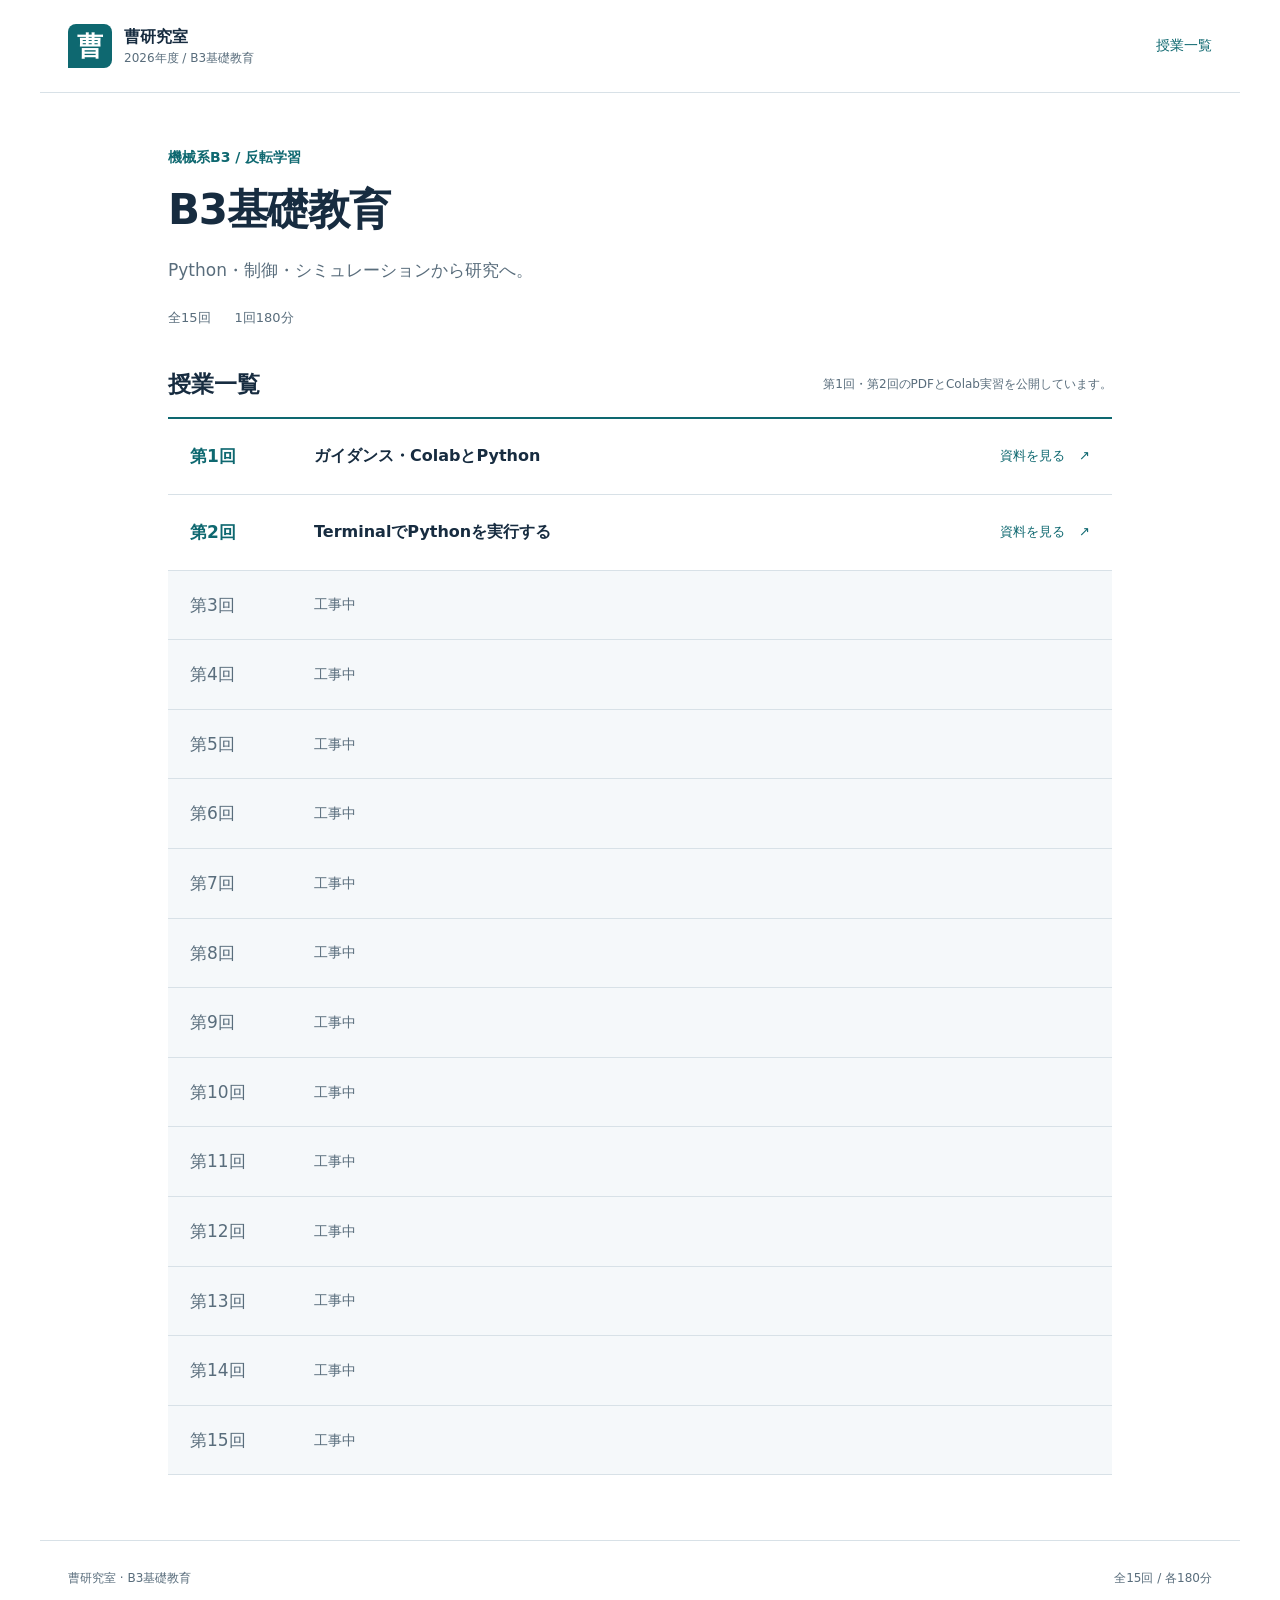
==== commit 464cf9fa: "Use original anyone-with-link Drive notebooks for Colab lessons" ====
--- a/index.html
+++ b/index.html
@@ -1 +1 @@
-<!doctype html><html lang="ja"><head><meta charset="utf-8"><meta name="viewport" content="width=device-width, initial-scale=1"><meta name="description" content="曹研究室 B3基礎教育。全15回の授業資料。"><meta name="theme-color" content="#0e6870"><title>授業一覧｜曹研究室 B3基礎教育</title><link rel="icon" href="assets/favicon.svg" type="image/svg+xml"><link rel="stylesheet" href="assets/styles.css"></head><body><a class="skip" href="#main">本文へ移動</a><header class="site-header"><a class="brand" href="./"><span class="brand-mark" aria-hidden="true">曹</span><span>曹研究室<span class="brand-sub">2026年度 / B3基礎教育</span></span></a><a class="all-lessons" href="./">授業一覧</a></header><main id="main" class="course-home"><section class="course-intro"><p class="course-label">機械系B3 / 反転学習</p><h1>B3基礎教育</h1><p class="course-description">Python・制御・シミュレーションから研究へ。</p><div class="course-facts"><span>全15回</span><span>1回180分</span></div></section><section class="course-outline" aria-labelledby="outline-title"><div class="outline-heading"><h2 id="outline-title">授業一覧</h2><p>第1回・第2回のPDFを公開しています。</p></div><ol class="lesson-list"><li id="lesson-01"><a class="lesson-row available" href="lessons/01/"><span class="lesson-number">第1回</span><span class="lesson-title">ガイダンス・ColabとPython</span><span class="row-action">PDFを見る <span aria-hidden="true">↗</span></span></a></li><li id="lesson-02"><a class="lesson-row available" href="lessons/02/"><span class="lesson-number">第2回</span><span class="lesson-title">TerminalでPythonを実行する</span><span class="row-action">PDFを見る <span aria-hidden="true">↗</span></span></a></li><li id="lesson-03" class="lesson-row pending"><span class="lesson-number">第3回</span><span class="construction">工事中</span></li><li id="lesson-04" class="lesson-row pending"><span class="lesson-number">第4回</span><span class="construction">工事中</span></li><li id="lesson-05" class="lesson-row pending"><span class="lesson-number">第5回</span><span class="construction">工事中</span></li><li id="lesson-06" class="lesson-row pending"><span class="lesson-number">第6回</span><span class="construction">工事中</span></li><li id="lesson-07" class="lesson-row pending"><span class="lesson-number">第7回</span><span class="construction">工事中</span></li><li id="lesson-08" class="lesson-row pending"><span class="lesson-number">第8回</span><span class="construction">工事中</span></li><li id="lesson-09" class="lesson-row pending"><span class="lesson-number">第9回</span><span class="construction">工事中</span></li><li id="lesson-10" class="lesson-row pending"><span class="lesson-number">第10回</span><span class="construction">工事中</span></li><li id="lesson-11" class="lesson-row pending"><span class="lesson-number">第11回</span><span class="construction">工事中</span></li><li id="lesson-12" class="lesson-row pending"><span class="lesson-number">第12回</span><span class="construction">工事中</span></li><li id="lesson-13" class="lesson-row pending"><span class="lesson-number">第13回</span><span class="construction">工事中</span></li><li id="lesson-14" class="lesson-row pending"><span class="lesson-number">第14回</span><span class="construction">工事中</span></li><li id="lesson-15" class="lesson-row pending"><span class="lesson-number">第15回</span><span class="construction">工事中</span></li></ol></section></main><footer class="site-footer"><span>曹研究室 · B3基礎教育</span><span>全15回 / 各180分</span></footer></body></html>+<!doctype html><html lang="ja"><head><meta charset="utf-8"><meta name="viewport" content="width=device-width, initial-scale=1"><meta name="description" content="曹研究室 B3基礎教育。全15回の授業資料。"><meta name="theme-color" content="#0e6870"><title>授業一覧｜曹研究室 B3基礎教育</title><link rel="icon" href="assets/favicon.svg" type="image/svg+xml"><link rel="stylesheet" href="assets/styles.css"></head><body><a class="skip" href="#main">本文へ移動</a><header class="site-header"><a class="brand" href="./"><span class="brand-mark" aria-hidden="true">曹</span><span>曹研究室<span class="brand-sub">2026年度 / B3基礎教育</span></span></a><a class="all-lessons" href="./">授業一覧</a></header><main id="main" class="course-home"><section class="course-intro"><p class="course-label">機械系B3 / 反転学習</p><h1>B3基礎教育</h1><p class="course-description">Python・制御・シミュレーションから研究へ。</p><div class="course-facts"><span>全15回</span><span>1回180分</span></div></section><section class="course-outline" aria-labelledby="outline-title"><div class="outline-heading"><h2 id="outline-title">授業一覧</h2><p>第1回・第2回のPDFとColab実習を公開しています。</p></div><ol class="lesson-list"><li id="lesson-01"><a class="lesson-row available" href="lessons/01/"><span class="lesson-number">第1回</span><span class="lesson-title">ガイダンス・ColabとPython</span><span class="row-action">資料を見る <span aria-hidden="true">↗</span></span></a></li><li id="lesson-02"><a class="lesson-row available" href="lessons/02/"><span class="lesson-number">第2回</span><span class="lesson-title">TerminalでPythonを実行する</span><span class="row-action">資料を見る <span aria-hidden="true">↗</span></span></a></li><li id="lesson-03" class="lesson-row pending"><span class="lesson-number">第3回</span><span class="construction">工事中</span></li><li id="lesson-04" class="lesson-row pending"><span class="lesson-number">第4回</span><span class="construction">工事中</span></li><li id="lesson-05" class="lesson-row pending"><span class="lesson-number">第5回</span><span class="construction">工事中</span></li><li id="lesson-06" class="lesson-row pending"><span class="lesson-number">第6回</span><span class="construction">工事中</span></li><li id="lesson-07" class="lesson-row pending"><span class="lesson-number">第7回</span><span class="construction">工事中</span></li><li id="lesson-08" class="lesson-row pending"><span class="lesson-number">第8回</span><span class="construction">工事中</span></li><li id="lesson-09" class="lesson-row pending"><span class="lesson-number">第9回</span><span class="construction">工事中</span></li><li id="lesson-10" class="lesson-row pending"><span class="lesson-number">第10回</span><span class="construction">工事中</span></li><li id="lesson-11" class="lesson-row pending"><span class="lesson-number">第11回</span><span class="construction">工事中</span></li><li id="lesson-12" class="lesson-row pending"><span class="lesson-number">第12回</span><span class="construction">工事中</span></li><li id="lesson-13" class="lesson-row pending"><span class="lesson-number">第13回</span><span class="construction">工事中</span></li><li id="lesson-14" class="lesson-row pending"><span class="lesson-number">第14回</span><span class="construction">工事中</span></li><li id="lesson-15" class="lesson-row pending"><span class="lesson-number">第15回</span><span class="construction">工事中</span></li></ol></section></main><footer class="site-footer"><span>曹研究室 · B3基礎教育</span><span>全15回 / 各180分</span></footer></body></html>
--- a/assets/styles.css
+++ b/assets/styles.css
@@ -1,2 +1,4 @@
 
 :root{--ink:#172c40;--muted:#596d7c;--teal:#0e6870;--line:#d8e1e7;--wash:#f5f8fa;--focus:#d67516}*{box-sizing:border-box}html{scroll-behavior:smooth}body{margin:0;color:var(--ink);background:#fff;font-family:"Noto Sans CJK JP","Yu Gothic","Hiragino Kaku Gothic ProN",system-ui,sans-serif;font-size:16px;line-height:1.8}a{color:var(--teal);text-underline-offset:4px}a:hover{color:#284cbd}a:focus-visible{outline:3px solid var(--focus);outline-offset:4px}h1,h2,p,ol{margin:0}h1,h2{line-height:1.5}.skip{position:absolute;left:20px;top:-100px;background:white;padding:8px 16px;z-index:10}.skip:focus{top:10px}.site-header{max-width:1200px;margin:auto;padding:24px 28px;border-bottom:1px solid var(--line);display:flex;justify-content:space-between;align-items:center;gap:24px}.brand{display:flex;gap:12px;align-items:center;text-decoration:none;color:var(--ink);font-weight:700;line-height:1.5}.brand-mark{display:grid;place-items:center;width:44px;height:44px;background:var(--teal);color:white;font-size:26px;border-radius:8px 8px 8px 0}.brand-sub{display:block;color:var(--muted);font-size:12px;font-weight:500}.all-lessons{font-size:14px;text-decoration:none}.course-home{max-width:1000px;padding:0 28px 65px;margin:auto}.course-intro{padding:52px 0 38px}.course-label{font-size:14px;font-weight:700;color:var(--teal);margin-bottom:8px}.course-intro h1{font-size:42px;letter-spacing:-.03em}.course-description{font-size:17px;color:var(--muted);margin:14px 0 20px}.course-facts{display:flex;gap:24px;color:var(--muted);font-size:13px}.outline-heading{display:flex;align-items:center;justify-content:space-between;gap:20px;margin-bottom:15px}.outline-heading h2{font-size:23px}.outline-heading p{font-size:12px;color:var(--muted)}.lesson-list{list-style:none;padding:0;border-top:2px solid var(--teal)}.lesson-list>li{border-bottom:1px solid var(--line)}.lesson-row{display:grid;grid-template-columns:100px minmax(0,1fr) auto;align-items:center;gap:24px;min-height:75px;padding:19px 22px}.available{color:var(--ink);text-decoration:none}.available:hover{background:#edf6f6;color:var(--teal)}.lesson-number{font-size:17px;font-weight:700;white-space:nowrap}.available .lesson-number{color:var(--teal)}.lesson-title{font-size:16px;font-weight:600}.row-action{font-size:13px;color:var(--teal);white-space:nowrap}.row-action span{margin-left:10px}.pending{background:var(--wash);min-height:66px;color:var(--muted)}.pending .lesson-number{font-weight:500}.construction{font-size:14px;grid-column:2/4}.site-footer{max-width:1200px;padding:27px 28px;margin:auto;display:flex;justify-content:space-between;gap:20px;border-top:1px solid var(--line);font-size:12px;color:var(--muted)}.lesson-layout{max-width:1200px;margin:auto;display:grid;grid-template-columns:170px minmax(0,1fr);gap:45px;padding:35px 28px 60px}.course-nav{font-size:13px;padding-top:5px}.course-nav>p{font-weight:700;margin-bottom:10px}.course-nav ol{list-style:none;padding:0}.course-nav li a,.nav-pending{display:flex;justify-content:space-between;gap:20px;padding:9px 10px}.course-nav li a{text-decoration:none;border-radius:4px}.course-nav a[aria-current=page]{background:#e7f2f2;font-weight:700}.nav-pending{color:var(--muted)}.nav-status{font-size:11px}.breadcrumb{display:flex;gap:12px;font-size:12px;color:var(--muted);margin-bottom:23px}.breadcrumb a{text-decoration:none}.lesson-heading h1{font-size:30px;letter-spacing:-.02em}.pdf-description{font-size:12px;color:var(--muted);margin-top:12px}.pdf-actions{display:flex;align-items:center;flex-wrap:wrap;gap:22px;margin:23px 0 20px}.button{display:inline-flex;align-items:center;justify-content:center;gap:16px;padding:10px 17px;border-radius:5px;text-decoration:none;min-height:44px;font-size:13px;font-weight:700}.button.primary{background:var(--teal);color:white}.button.primary:hover{background:#084f56}.download-link{font-size:13px}.pdf-viewer{border:1px solid var(--line);background:var(--wash);border-radius:6px;overflow:hidden}.pdf-viewer iframe{display:block;width:100%;height:820px;border:0}.viewer-note{font-size:12px;color:var(--muted);margin-top:12px}.lesson-bottom{display:flex;justify-content:space-between;font-size:13px;gap:20px;margin-top:32px}.lesson-page{min-width:0}@media(max-width:800px){.lesson-layout{grid-template-columns:1fr;gap:0;padding:25px 20px 40px}.course-nav{display:none}.lesson-heading h1{font-size:26px}.pdf-viewer iframe{height:70vh;min-height:420px}}@media(max-width:600px){.site-header{padding:20px}.course-home{padding:0 20px 45px}.course-intro{padding:35px 0 28px}.course-intro h1{font-size:34px}.course-description{font-size:14px}.outline-heading{align-items:start;flex-direction:column;gap:8px}.lesson-row{grid-template-columns:62px minmax(0,1fr);gap:7px 15px;padding:17px 12px}.lesson-number{font-size:16px}.lesson-title{font-size:14px}.row-action{grid-column:2;font-size:12px}.construction{grid-column:2}.pending{min-height:60px}.site-footer{padding:24px 20px;flex-wrap:wrap}.brand-sub{font-size:11px}.all-lessons{font-size:12px}.pdf-actions{gap:16px}.lesson-heading h1{font-size:24px}}@media(prefers-reduced-motion:reduce){html{scroll-behavior:auto}}
+
+.button.colab{background:#fff;color:var(--teal);border:1px solid var(--teal)}.button.colab:hover{background:#edf6f6}.colab-note{font-size:13px;line-height:1.9;color:var(--muted);margin:-3px 0 22px;max-width:58em}
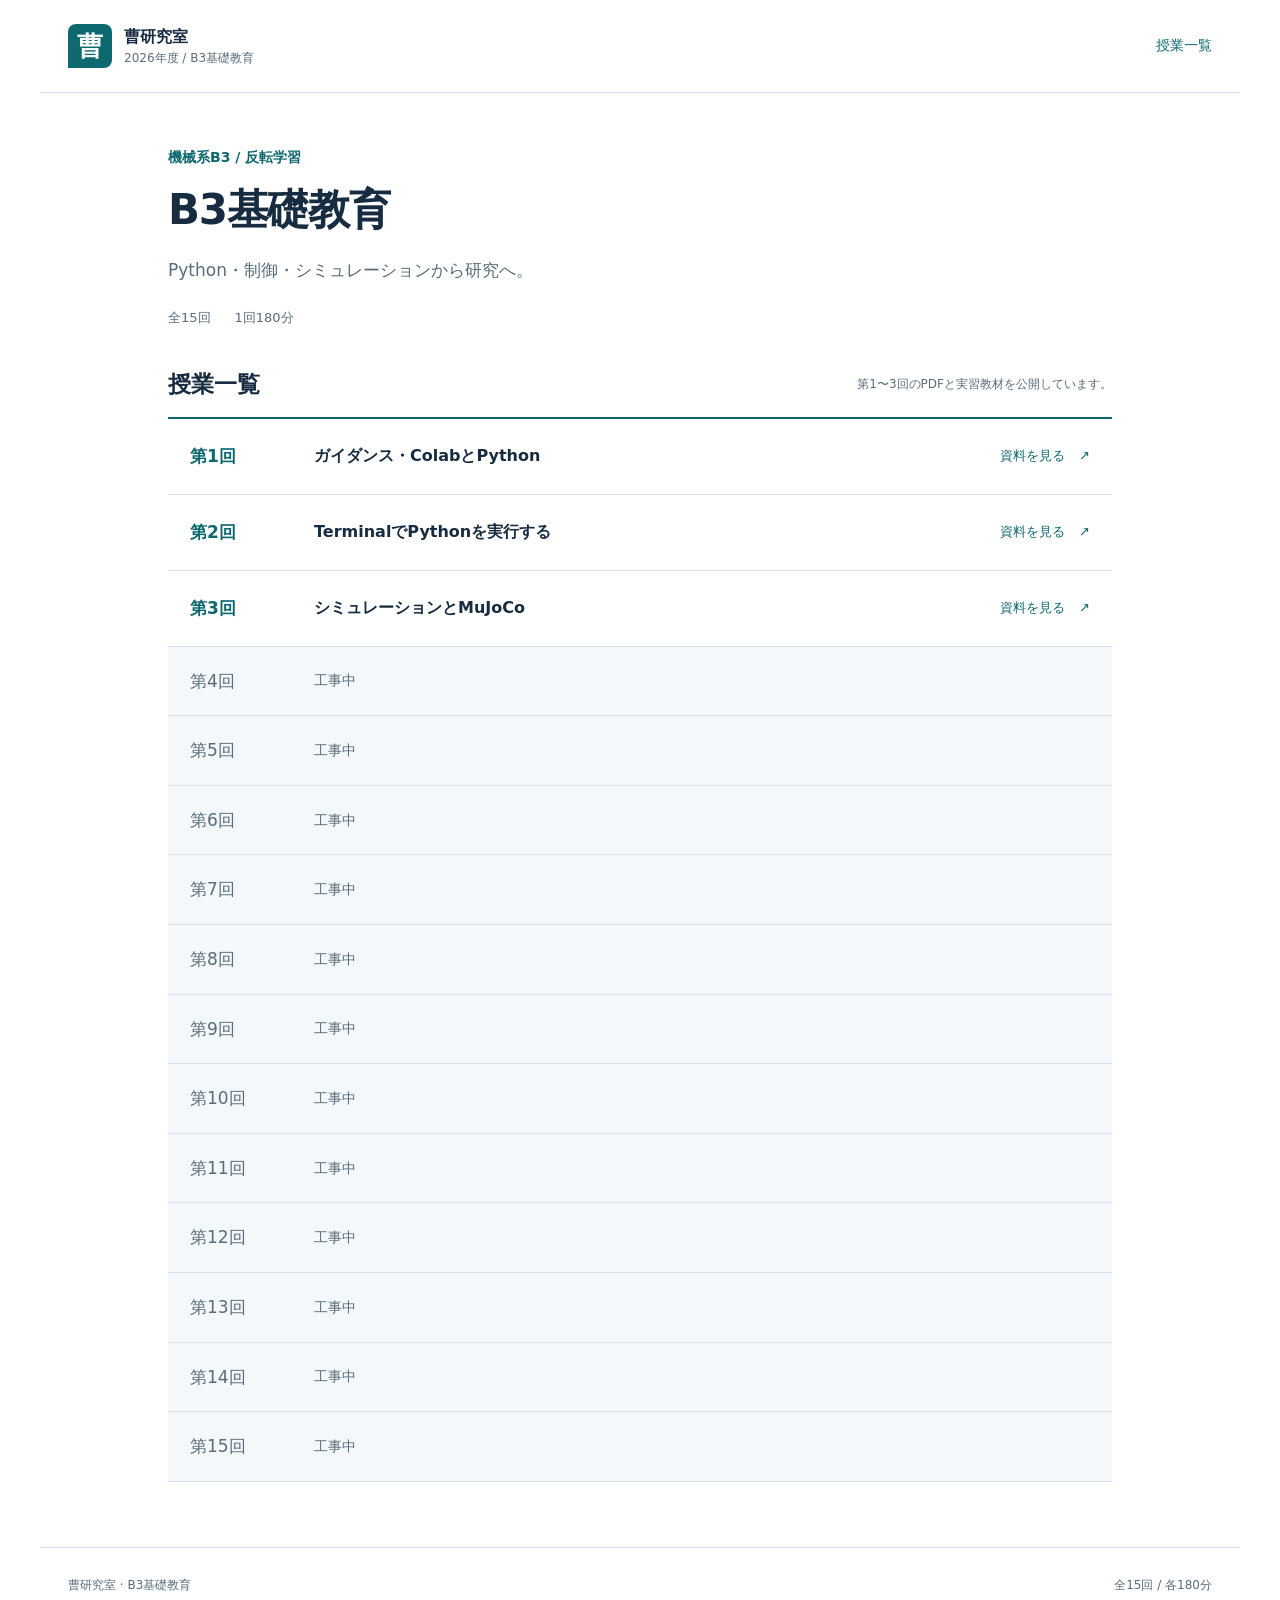
==== commit 6d7756a1: "Publish beginner MuJoCo lesson with direct Colab notebook" ====
--- a/index.html
+++ b/index.html
@@ -1 +1 @@
-<!doctype html><html lang="ja"><head><meta charset="utf-8"><meta name="viewport" content="width=device-width, initial-scale=1"><meta name="description" content="曹研究室 B3基礎教育。全15回の授業資料。"><meta name="theme-color" content="#0e6870"><title>授業一覧｜曹研究室 B3基礎教育</title><link rel="icon" href="assets/favicon.svg" type="image/svg+xml"><link rel="stylesheet" href="assets/styles.css"></head><body><a class="skip" href="#main">本文へ移動</a><header class="site-header"><a class="brand" href="./"><span class="brand-mark" aria-hidden="true">曹</span><span>曹研究室<span class="brand-sub">2026年度 / B3基礎教育</span></span></a><a class="all-lessons" href="./">授業一覧</a></header><main id="main" class="course-home"><section class="course-intro"><p class="course-label">機械系B3 / 反転学習</p><h1>B3基礎教育</h1><p class="course-description">Python・制御・シミュレーションから研究へ。</p><div class="course-facts"><span>全15回</span><span>1回180分</span></div></section><section class="course-outline" aria-labelledby="outline-title"><div class="outline-heading"><h2 id="outline-title">授業一覧</h2><p>第1回・第2回のPDFとColab実習を公開しています。</p></div><ol class="lesson-list"><li id="lesson-01"><a class="lesson-row available" href="lessons/01/"><span class="lesson-number">第1回</span><span class="lesson-title">ガイダンス・ColabとPython</span><span class="row-action">資料を見る <span aria-hidden="true">↗</span></span></a></li><li id="lesson-02"><a class="lesson-row available" href="lessons/02/"><span class="lesson-number">第2回</span><span class="lesson-title">TerminalでPythonを実行する</span><span class="row-action">資料を見る <span aria-hidden="true">↗</span></span></a></li><li id="lesson-03" class="lesson-row pending"><span class="lesson-number">第3回</span><span class="construction">工事中</span></li><li id="lesson-04" class="lesson-row pending"><span class="lesson-number">第4回</span><span class="construction">工事中</span></li><li id="lesson-05" class="lesson-row pending"><span class="lesson-number">第5回</span><span class="construction">工事中</span></li><li id="lesson-06" class="lesson-row pending"><span class="lesson-number">第6回</span><span class="construction">工事中</span></li><li id="lesson-07" class="lesson-row pending"><span class="lesson-number">第7回</span><span class="construction">工事中</span></li><li id="lesson-08" class="lesson-row pending"><span class="lesson-number">第8回</span><span class="construction">工事中</span></li><li id="lesson-09" class="lesson-row pending"><span class="lesson-number">第9回</span><span class="construction">工事中</span></li><li id="lesson-10" class="lesson-row pending"><span class="lesson-number">第10回</span><span class="construction">工事中</span></li><li id="lesson-11" class="lesson-row pending"><span class="lesson-number">第11回</span><span class="construction">工事中</span></li><li id="lesson-12" class="lesson-row pending"><span class="lesson-number">第12回</span><span class="construction">工事中</span></li><li id="lesson-13" class="lesson-row pending"><span class="lesson-number">第13回</span><span class="construction">工事中</span></li><li id="lesson-14" class="lesson-row pending"><span class="lesson-number">第14回</span><span class="construction">工事中</span></li><li id="lesson-15" class="lesson-row pending"><span class="lesson-number">第15回</span><span class="construction">工事中</span></li></ol></section></main><footer class="site-footer"><span>曹研究室 · B3基礎教育</span><span>全15回 / 各180分</span></footer></body></html>+<!doctype html><html lang="ja"><head><meta charset="utf-8"><meta name="viewport" content="width=device-width, initial-scale=1"><meta name="description" content="曹研究室 B3基礎教育。全15回の授業資料。"><meta name="theme-color" content="#0e6870"><title>授業一覧｜曹研究室 B3基礎教育</title><link rel="icon" href="assets/favicon.svg" type="image/svg+xml"><link rel="stylesheet" href="assets/styles.css"></head><body><a class="skip" href="#main">本文へ移動</a><header class="site-header"><a class="brand" href="./"><span class="brand-mark" aria-hidden="true">曹</span><span>曹研究室<span class="brand-sub">2026年度 / B3基礎教育</span></span></a><a class="all-lessons" href="./">授業一覧</a></header><main id="main" class="course-home"><section class="course-intro"><p class="course-label">機械系B3 / 反転学習</p><h1>B3基礎教育</h1><p class="course-description">Python・制御・シミュレーションから研究へ。</p><div class="course-facts"><span>全15回</span><span>1回180分</span></div></section><section class="course-outline" aria-labelledby="outline-title"><div class="outline-heading"><h2 id="outline-title">授業一覧</h2><p>第1〜3回のPDFと実習教材を公開しています。</p></div><ol class="lesson-list"><li id="lesson-01"><a class="lesson-row available" href="lessons/01/"><span class="lesson-number">第1回</span><span class="lesson-title">ガイダンス・ColabとPython</span><span class="row-action">資料を見る <span aria-hidden="true">↗</span></span></a></li><li id="lesson-02"><a class="lesson-row available" href="lessons/02/"><span class="lesson-number">第2回</span><span class="lesson-title">TerminalでPythonを実行する</span><span class="row-action">資料を見る <span aria-hidden="true">↗</span></span></a></li><li id="lesson-03"><a class="lesson-row available" href="lessons/03/"><span class="lesson-number">第3回</span><span class="lesson-title">シミュレーションとMuJoCo</span><span class="row-action">資料を見る <span aria-hidden="true">↗</span></span></a></li><li id="lesson-04" class="lesson-row pending"><span class="lesson-number">第4回</span><span class="construction">工事中</span></li><li id="lesson-05" class="lesson-row pending"><span class="lesson-number">第5回</span><span class="construction">工事中</span></li><li id="lesson-06" class="lesson-row pending"><span class="lesson-number">第6回</span><span class="construction">工事中</span></li><li id="lesson-07" class="lesson-row pending"><span class="lesson-number">第7回</span><span class="construction">工事中</span></li><li id="lesson-08" class="lesson-row pending"><span class="lesson-number">第8回</span><span class="construction">工事中</span></li><li id="lesson-09" class="lesson-row pending"><span class="lesson-number">第9回</span><span class="construction">工事中</span></li><li id="lesson-10" class="lesson-row pending"><span class="lesson-number">第10回</span><span class="construction">工事中</span></li><li id="lesson-11" class="lesson-row pending"><span class="lesson-number">第11回</span><span class="construction">工事中</span></li><li id="lesson-12" class="lesson-row pending"><span class="lesson-number">第12回</span><span class="construction">工事中</span></li><li id="lesson-13" class="lesson-row pending"><span class="lesson-number">第13回</span><span class="construction">工事中</span></li><li id="lesson-14" class="lesson-row pending"><span class="lesson-number">第14回</span><span class="construction">工事中</span></li><li id="lesson-15" class="lesson-row pending"><span class="lesson-number">第15回</span><span class="construction">工事中</span></li></ol></section></main><footer class="site-footer"><span>曹研究室 · B3基礎教育</span><span>全15回 / 各180分</span></footer></body></html>
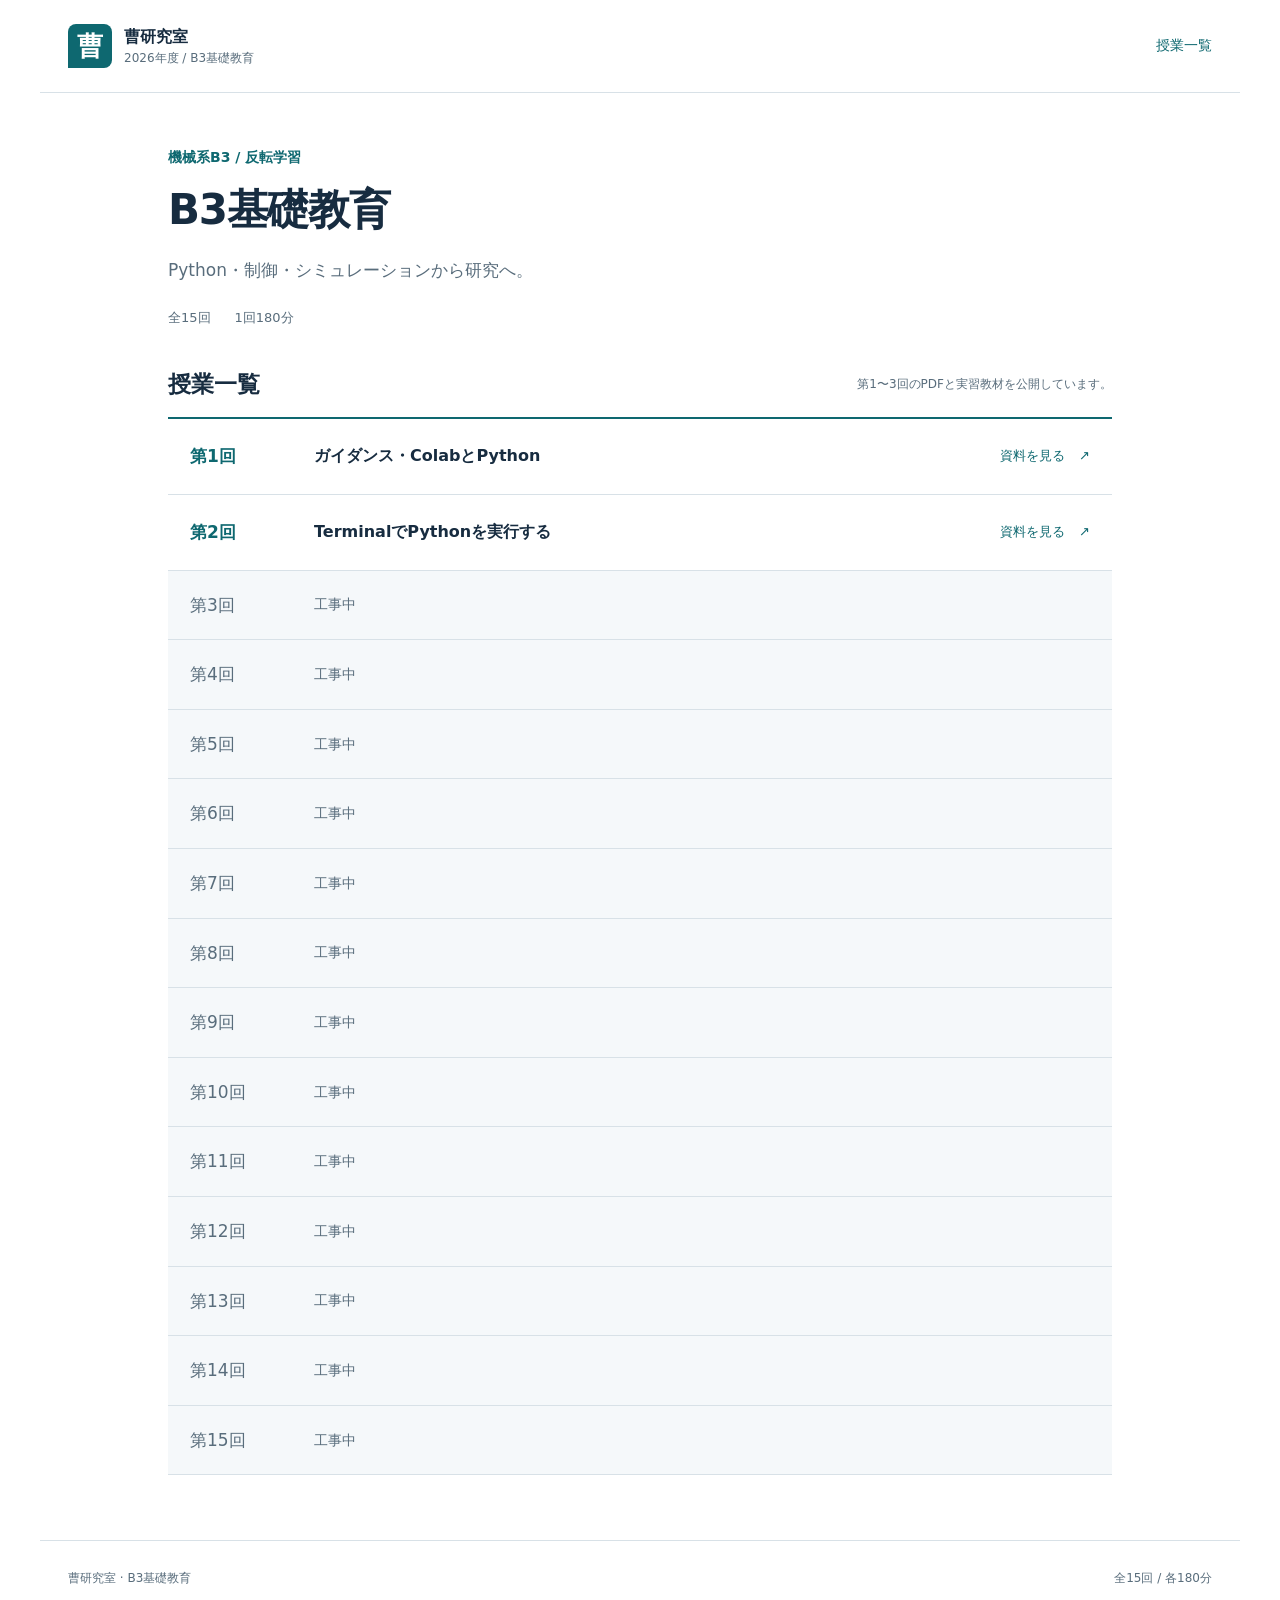
==== commit f6b9da54: "Temporarily withdraw lesson 03 public materials" ====
--- a/index.html
+++ b/index.html
@@ -1 +1 @@
-<!doctype html><html lang="ja"><head><meta charset="utf-8"><meta name="viewport" content="width=device-width, initial-scale=1"><meta name="description" content="曹研究室 B3基礎教育。全15回の授業資料。"><meta name="theme-color" content="#0e6870"><title>授業一覧｜曹研究室 B3基礎教育</title><link rel="icon" href="assets/favicon.svg" type="image/svg+xml"><link rel="stylesheet" href="assets/styles.css"></head><body><a class="skip" href="#main">本文へ移動</a><header class="site-header"><a class="brand" href="./"><span class="brand-mark" aria-hidden="true">曹</span><span>曹研究室<span class="brand-sub">2026年度 / B3基礎教育</span></span></a><a class="all-lessons" href="./">授業一覧</a></header><main id="main" class="course-home"><section class="course-intro"><p class="course-label">機械系B3 / 反転学習</p><h1>B3基礎教育</h1><p class="course-description">Python・制御・シミュレーションから研究へ。</p><div class="course-facts"><span>全15回</span><span>1回180分</span></div></section><section class="course-outline" aria-labelledby="outline-title"><div class="outline-heading"><h2 id="outline-title">授業一覧</h2><p>第1〜3回のPDFと実習教材を公開しています。</p></div><ol class="lesson-list"><li id="lesson-01"><a class="lesson-row available" href="lessons/01/"><span class="lesson-number">第1回</span><span class="lesson-title">ガイダンス・ColabとPython</span><span class="row-action">資料を見る <span aria-hidden="true">↗</span></span></a></li><li id="lesson-02"><a class="lesson-row available" href="lessons/02/"><span class="lesson-number">第2回</span><span class="lesson-title">TerminalでPythonを実行する</span><span class="row-action">資料を見る <span aria-hidden="true">↗</span></span></a></li><li id="lesson-03"><a class="lesson-row available" href="lessons/03/"><span class="lesson-number">第3回</span><span class="lesson-title">シミュレーションとMuJoCo</span><span class="row-action">資料を見る <span aria-hidden="true">↗</span></span></a></li><li id="lesson-04" class="lesson-row pending"><span class="lesson-number">第4回</span><span class="construction">工事中</span></li><li id="lesson-05" class="lesson-row pending"><span class="lesson-number">第5回</span><span class="construction">工事中</span></li><li id="lesson-06" class="lesson-row pending"><span class="lesson-number">第6回</span><span class="construction">工事中</span></li><li id="lesson-07" class="lesson-row pending"><span class="lesson-number">第7回</span><span class="construction">工事中</span></li><li id="lesson-08" class="lesson-row pending"><span class="lesson-number">第8回</span><span class="construction">工事中</span></li><li id="lesson-09" class="lesson-row pending"><span class="lesson-number">第9回</span><span class="construction">工事中</span></li><li id="lesson-10" class="lesson-row pending"><span class="lesson-number">第10回</span><span class="construction">工事中</span></li><li id="lesson-11" class="lesson-row pending"><span class="lesson-number">第11回</span><span class="construction">工事中</span></li><li id="lesson-12" class="lesson-row pending"><span class="lesson-number">第12回</span><span class="construction">工事中</span></li><li id="lesson-13" class="lesson-row pending"><span class="lesson-number">第13回</span><span class="construction">工事中</span></li><li id="lesson-14" class="lesson-row pending"><span class="lesson-number">第14回</span><span class="construction">工事中</span></li><li id="lesson-15" class="lesson-row pending"><span class="lesson-number">第15回</span><span class="construction">工事中</span></li></ol></section></main><footer class="site-footer"><span>曹研究室 · B3基礎教育</span><span>全15回 / 各180分</span></footer></body></html>+<!doctype html><html lang="ja"><head><meta charset="utf-8"><meta name="viewport" content="width=device-width, initial-scale=1"><meta name="description" content="曹研究室 B3基礎教育。全15回の授業資料。"><meta name="theme-color" content="#0e6870"><title>授業一覧｜曹研究室 B3基礎教育</title><link rel="icon" href="assets/favicon.svg" type="image/svg+xml"><link rel="stylesheet" href="assets/styles.css"></head><body><a class="skip" href="#main">本文へ移動</a><header class="site-header"><a class="brand" href="./"><span class="brand-mark" aria-hidden="true">曹</span><span>曹研究室<span class="brand-sub">2026年度 / B3基礎教育</span></span></a><a class="all-lessons" href="./">授業一覧</a></header><main id="main" class="course-home"><section class="course-intro"><p class="course-label">機械系B3 / 反転学習</p><h1>B3基礎教育</h1><p class="course-description">Python・制御・シミュレーションから研究へ。</p><div class="course-facts"><span>全15回</span><span>1回180分</span></div></section><section class="course-outline" aria-labelledby="outline-title"><div class="outline-heading"><h2 id="outline-title">授業一覧</h2><p>第1〜3回のPDFと実習教材を公開しています。</p></div><ol class="lesson-list"><li id="lesson-01"><a class="lesson-row available" href="lessons/01/"><span class="lesson-number">第1回</span><span class="lesson-title">ガイダンス・ColabとPython</span><span class="row-action">資料を見る <span aria-hidden="true">↗</span></span></a></li><li id="lesson-02"><a class="lesson-row available" href="lessons/02/"><span class="lesson-number">第2回</span><span class="lesson-title">TerminalでPythonを実行する</span><span class="row-action">資料を見る <span aria-hidden="true">↗</span></span></a></li><li id="lesson-03" class="lesson-row pending"><span class="lesson-number">第3回</span><span class="construction">工事中</span></li><li id="lesson-04" class="lesson-row pending"><span class="lesson-number">第4回</span><span class="construction">工事中</span></li><li id="lesson-05" class="lesson-row pending"><span class="lesson-number">第5回</span><span class="construction">工事中</span></li><li id="lesson-06" class="lesson-row pending"><span class="lesson-number">第6回</span><span class="construction">工事中</span></li><li id="lesson-07" class="lesson-row pending"><span class="lesson-number">第7回</span><span class="construction">工事中</span></li><li id="lesson-08" class="lesson-row pending"><span class="lesson-number">第8回</span><span class="construction">工事中</span></li><li id="lesson-09" class="lesson-row pending"><span class="lesson-number">第9回</span><span class="construction">工事中</span></li><li id="lesson-10" class="lesson-row pending"><span class="lesson-number">第10回</span><span class="construction">工事中</span></li><li id="lesson-11" class="lesson-row pending"><span class="lesson-number">第11回</span><span class="construction">工事中</span></li><li id="lesson-12" class="lesson-row pending"><span class="lesson-number">第12回</span><span class="construction">工事中</span></li><li id="lesson-13" class="lesson-row pending"><span class="lesson-number">第13回</span><span class="construction">工事中</span></li><li id="lesson-14" class="lesson-row pending"><span class="lesson-number">第14回</span><span class="construction">工事中</span></li><li id="lesson-15" class="lesson-row pending"><span class="lesson-number">第15回</span><span class="construction">工事中</span></li></ol></section></main><footer class="site-footer"><span>曹研究室 · B3基礎教育</span><span>全15回 / 各180分</span></footer></body></html>
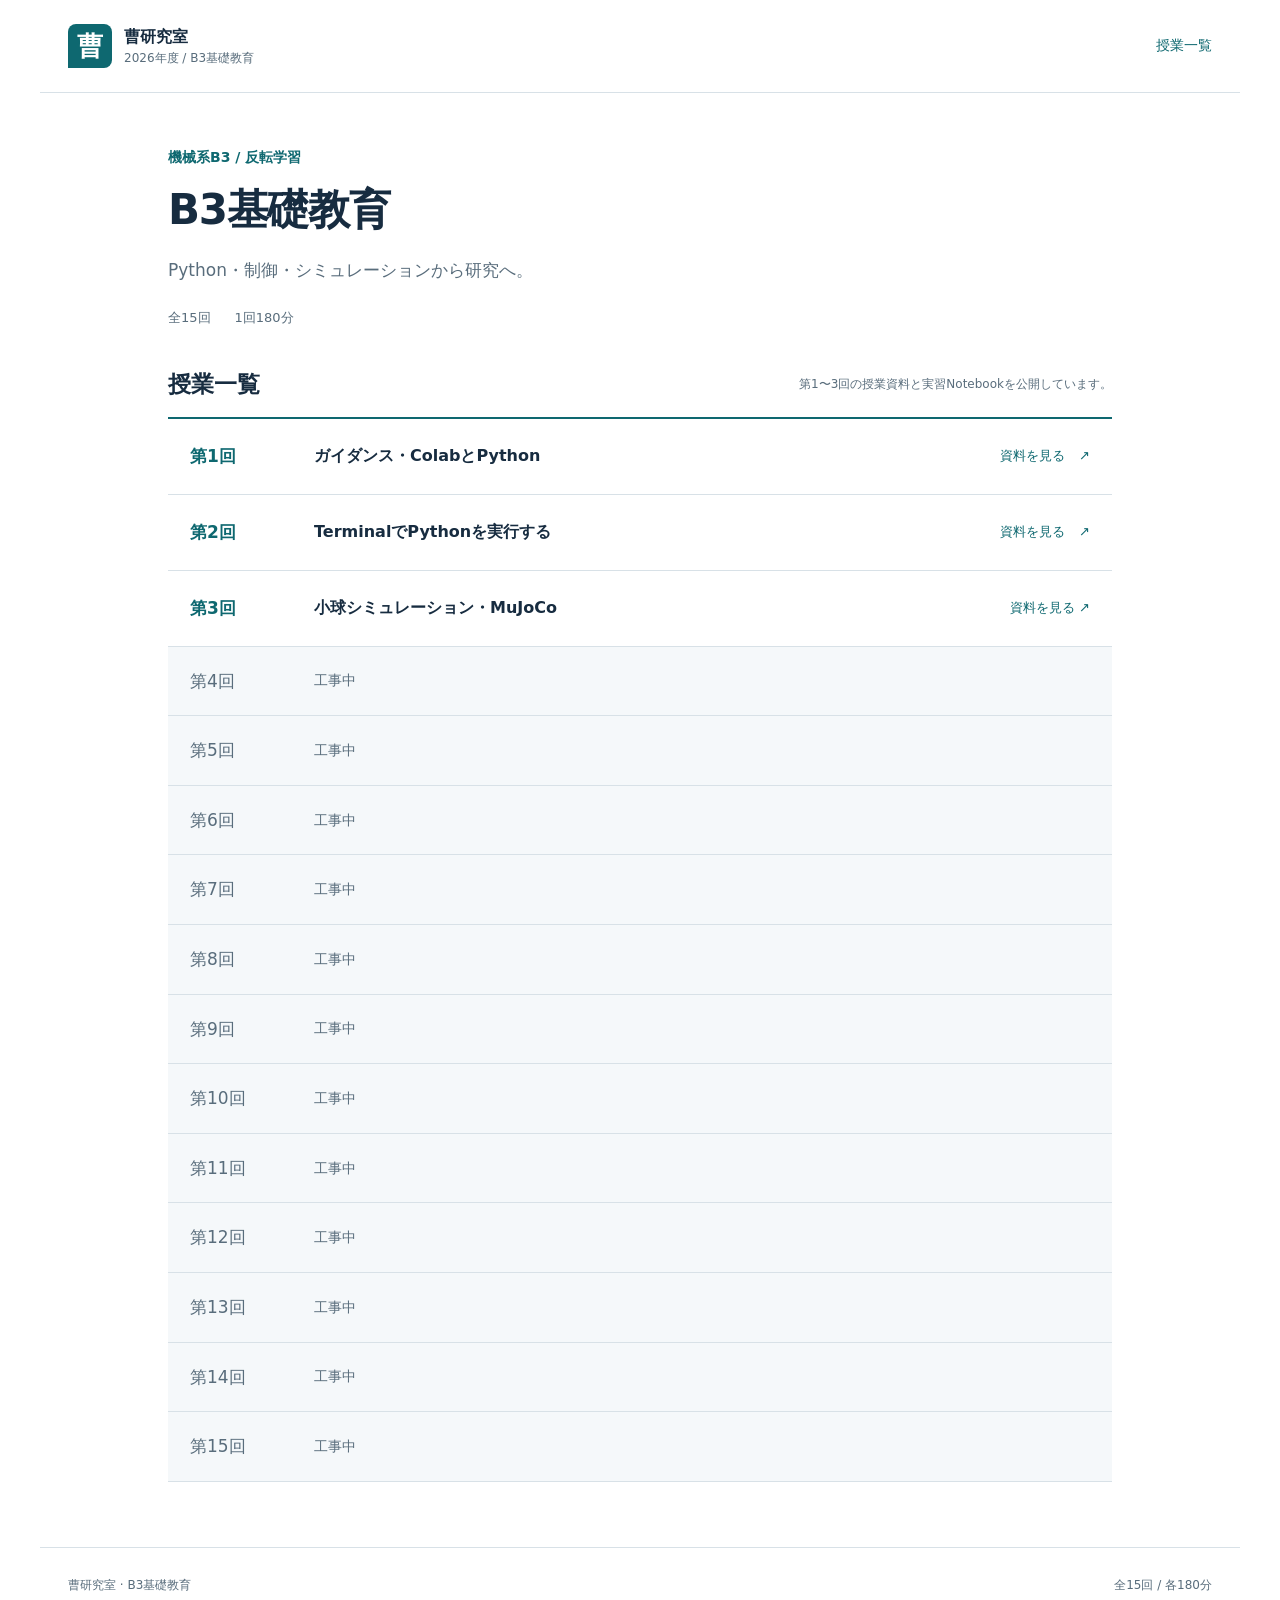
==== commit 6b6b49e9: "Publish updated ball notebook lesson with Colab execution link" ====
--- a/index.html
+++ b/index.html
@@ -1 +1,2 @@
-<!doctype html><html lang="ja"><head><meta charset="utf-8"><meta name="viewport" content="width=device-width, initial-scale=1"><meta name="description" content="曹研究室 B3基礎教育。全15回の授業資料。"><meta name="theme-color" content="#0e6870"><title>授業一覧｜曹研究室 B3基礎教育</title><link rel="icon" href="assets/favicon.svg" type="image/svg+xml"><link rel="stylesheet" href="assets/styles.css"></head><body><a class="skip" href="#main">本文へ移動</a><header class="site-header"><a class="brand" href="./"><span class="brand-mark" aria-hidden="true">曹</span><span>曹研究室<span class="brand-sub">2026年度 / B3基礎教育</span></span></a><a class="all-lessons" href="./">授業一覧</a></header><main id="main" class="course-home"><section class="course-intro"><p class="course-label">機械系B3 / 反転学習</p><h1>B3基礎教育</h1><p class="course-description">Python・制御・シミュレーションから研究へ。</p><div class="course-facts"><span>全15回</span><span>1回180分</span></div></section><section class="course-outline" aria-labelledby="outline-title"><div class="outline-heading"><h2 id="outline-title">授業一覧</h2><p>第1〜3回のPDFと実習教材を公開しています。</p></div><ol class="lesson-list"><li id="lesson-01"><a class="lesson-row available" href="lessons/01/"><span class="lesson-number">第1回</span><span class="lesson-title">ガイダンス・ColabとPython</span><span class="row-action">資料を見る <span aria-hidden="true">↗</span></span></a></li><li id="lesson-02"><a class="lesson-row available" href="lessons/02/"><span class="lesson-number">第2回</span><span class="lesson-title">TerminalでPythonを実行する</span><span class="row-action">資料を見る <span aria-hidden="true">↗</span></span></a></li><li id="lesson-03" class="lesson-row pending"><span class="lesson-number">第3回</span><span class="construction">工事中</span></li><li id="lesson-04" class="lesson-row pending"><span class="lesson-number">第4回</span><span class="construction">工事中</span></li><li id="lesson-05" class="lesson-row pending"><span class="lesson-number">第5回</span><span class="construction">工事中</span></li><li id="lesson-06" class="lesson-row pending"><span class="lesson-number">第6回</span><span class="construction">工事中</span></li><li id="lesson-07" class="lesson-row pending"><span class="lesson-number">第7回</span><span class="construction">工事中</span></li><li id="lesson-08" class="lesson-row pending"><span class="lesson-number">第8回</span><span class="construction">工事中</span></li><li id="lesson-09" class="lesson-row pending"><span class="lesson-number">第9回</span><span class="construction">工事中</span></li><li id="lesson-10" class="lesson-row pending"><span class="lesson-number">第10回</span><span class="construction">工事中</span></li><li id="lesson-11" class="lesson-row pending"><span class="lesson-number">第11回</span><span class="construction">工事中</span></li><li id="lesson-12" class="lesson-row pending"><span class="lesson-number">第12回</span><span class="construction">工事中</span></li><li id="lesson-13" class="lesson-row pending"><span class="lesson-number">第13回</span><span class="construction">工事中</span></li><li id="lesson-14" class="lesson-row pending"><span class="lesson-number">第14回</span><span class="construction">工事中</span></li><li id="lesson-15" class="lesson-row pending"><span class="lesson-number">第15回</span><span class="construction">工事中</span></li></ol></section></main><footer class="site-footer"><span>曹研究室 · B3基礎教育</span><span>全15回 / 各180分</span></footer></body></html>+<!DOCTYPE html>
+<html lang="ja"><head><meta charset="utf-8"/><meta content="width=device-width, initial-scale=1" name="viewport"/><meta content="曹研究室 B3基礎教育。全15回の授業資料。" name="description"/><meta content="#0e6870" name="theme-color"/><title>授業一覧｜曹研究室 B3基礎教育</title><link href="assets/favicon.svg" rel="icon" type="image/svg+xml"/><link href="assets/styles.css" rel="stylesheet"/></head><body><a class="skip" href="#main">本文へ移動</a><header class="site-header"><a class="brand" href="./"><span aria-hidden="true" class="brand-mark">曹</span><span>曹研究室<span class="brand-sub">2026年度 / B3基礎教育</span></span></a><a class="all-lessons" href="./">授業一覧</a></header><main class="course-home" id="main"><section class="course-intro"><p class="course-label">機械系B3 / 反転学習</p><h1>B3基礎教育</h1><p class="course-description">Python・制御・シミュレーションから研究へ。</p><div class="course-facts"><span>全15回</span><span>1回180分</span></div></section><section aria-labelledby="outline-title" class="course-outline"><div class="outline-heading"><h2 id="outline-title">授業一覧</h2><p>第1〜3回の授業資料と実習Notebookを公開しています。</p></div><ol class="lesson-list"><li id="lesson-01"><a class="lesson-row available" href="lessons/01/"><span class="lesson-number">第1回</span><span class="lesson-title">ガイダンス・ColabとPython</span><span class="row-action">資料を見る <span aria-hidden="true">↗</span></span></a></li><li id="lesson-02"><a class="lesson-row available" href="lessons/02/"><span class="lesson-number">第2回</span><span class="lesson-title">TerminalでPythonを実行する</span><span class="row-action">資料を見る <span aria-hidden="true">↗</span></span></a></li><li id="lesson-03"><a class="lesson-row available" href="lessons/03/"><span class="lesson-number">第3回</span><span class="lesson-title">小球シミュレーション・MuJoCo</span><span class="row-action">資料を見る ↗</span></a></li><li class="lesson-row pending" id="lesson-04"><span class="lesson-number">第4回</span><span class="construction">工事中</span></li><li class="lesson-row pending" id="lesson-05"><span class="lesson-number">第5回</span><span class="construction">工事中</span></li><li class="lesson-row pending" id="lesson-06"><span class="lesson-number">第6回</span><span class="construction">工事中</span></li><li class="lesson-row pending" id="lesson-07"><span class="lesson-number">第7回</span><span class="construction">工事中</span></li><li class="lesson-row pending" id="lesson-08"><span class="lesson-number">第8回</span><span class="construction">工事中</span></li><li class="lesson-row pending" id="lesson-09"><span class="lesson-number">第9回</span><span class="construction">工事中</span></li><li class="lesson-row pending" id="lesson-10"><span class="lesson-number">第10回</span><span class="construction">工事中</span></li><li class="lesson-row pending" id="lesson-11"><span class="lesson-number">第11回</span><span class="construction">工事中</span></li><li class="lesson-row pending" id="lesson-12"><span class="lesson-number">第12回</span><span class="construction">工事中</span></li><li class="lesson-row pending" id="lesson-13"><span class="lesson-number">第13回</span><span class="construction">工事中</span></li><li class="lesson-row pending" id="lesson-14"><span class="lesson-number">第14回</span><span class="construction">工事中</span></li><li class="lesson-row pending" id="lesson-15"><span class="lesson-number">第15回</span><span class="construction">工事中</span></li></ol></section></main><footer class="site-footer"><span>曹研究室 · B3基礎教育</span><span>全15回 / 各180分</span></footer></body></html>
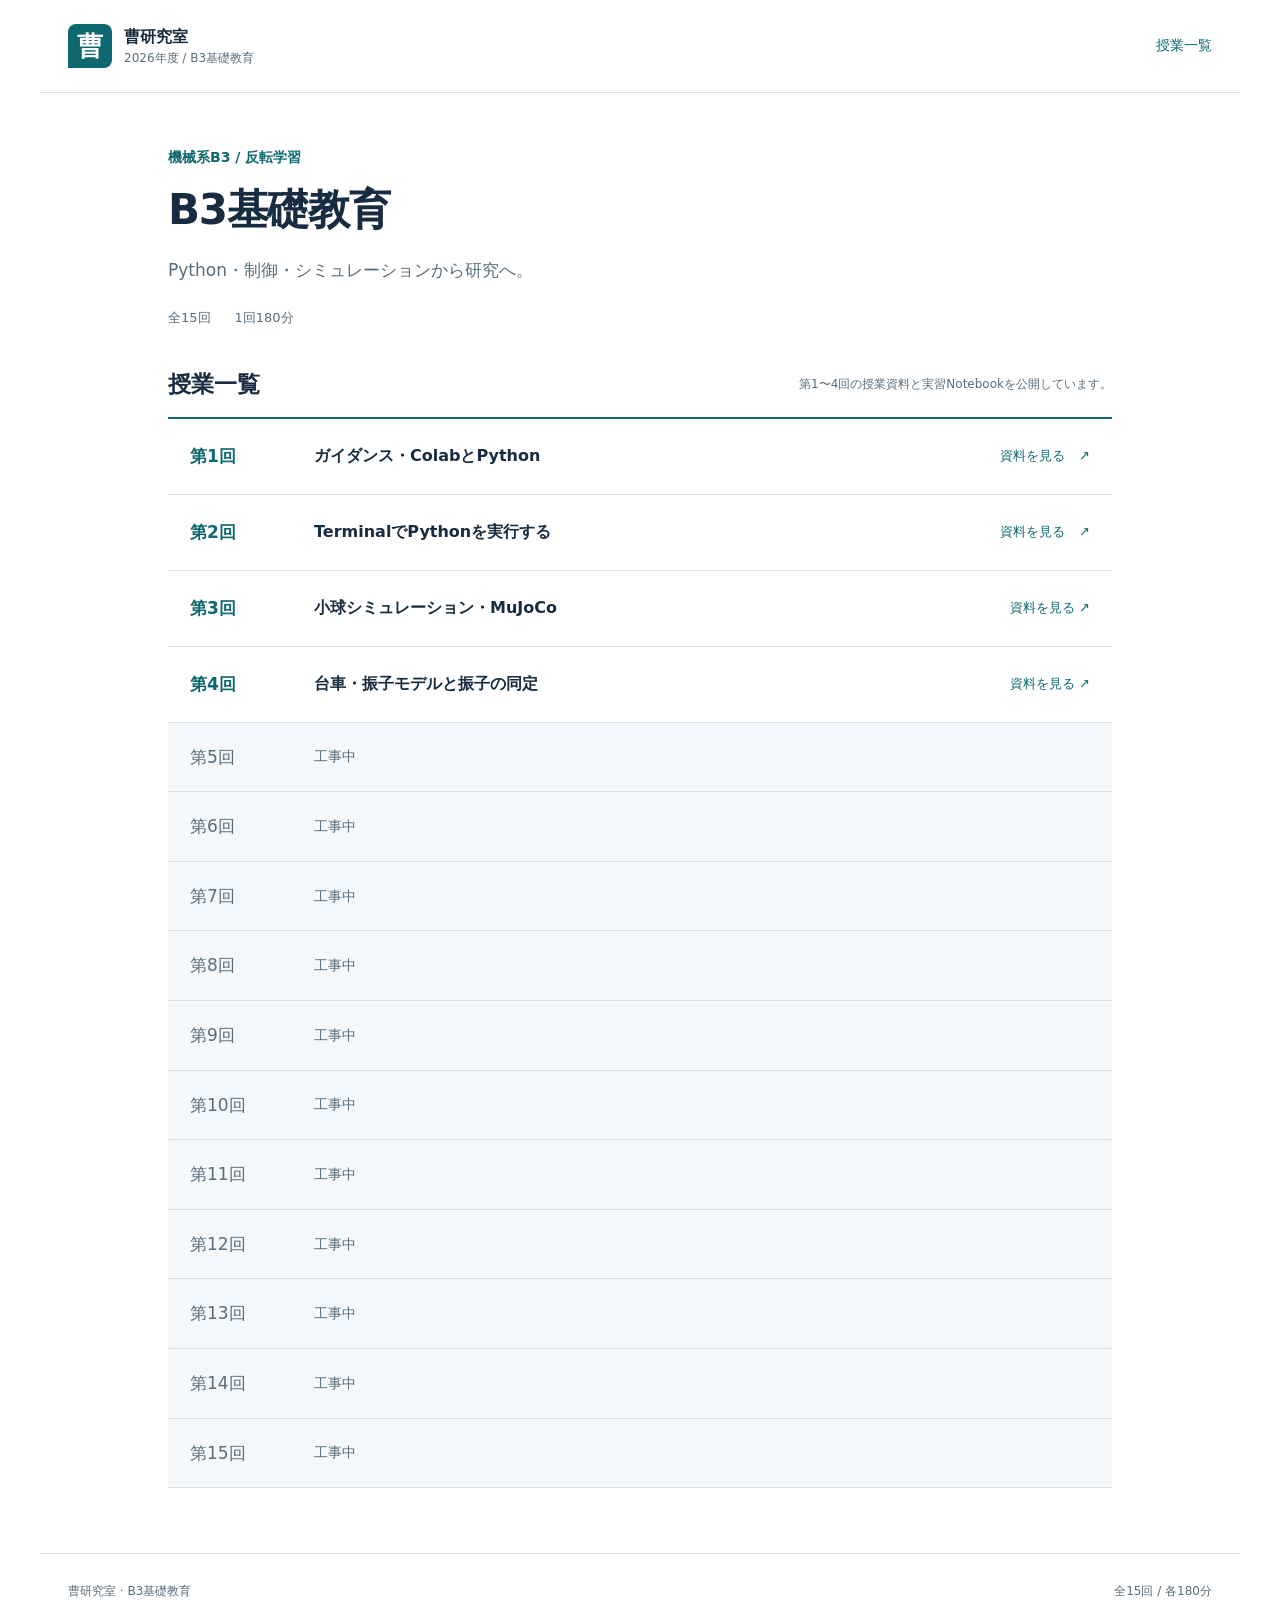
==== commit 5d8230dd: "Publish lesson 4 modeling and identification notebooks with individual presentation assignment" ====
--- a/index.html
+++ b/index.html
@@ -1,2 +1,2 @@
 <!DOCTYPE html>
-<html lang="ja"><head><meta charset="utf-8"/><meta content="width=device-width, initial-scale=1" name="viewport"/><meta content="曹研究室 B3基礎教育。全15回の授業資料。" name="description"/><meta content="#0e6870" name="theme-color"/><title>授業一覧｜曹研究室 B3基礎教育</title><link href="assets/favicon.svg" rel="icon" type="image/svg+xml"/><link href="assets/styles.css" rel="stylesheet"/></head><body><a class="skip" href="#main">本文へ移動</a><header class="site-header"><a class="brand" href="./"><span aria-hidden="true" class="brand-mark">曹</span><span>曹研究室<span class="brand-sub">2026年度 / B3基礎教育</span></span></a><a class="all-lessons" href="./">授業一覧</a></header><main class="course-home" id="main"><section class="course-intro"><p class="course-label">機械系B3 / 反転学習</p><h1>B3基礎教育</h1><p class="course-description">Python・制御・シミュレーションから研究へ。</p><div class="course-facts"><span>全15回</span><span>1回180分</span></div></section><section aria-labelledby="outline-title" class="course-outline"><div class="outline-heading"><h2 id="outline-title">授業一覧</h2><p>第1〜3回の授業資料と実習Notebookを公開しています。</p></div><ol class="lesson-list"><li id="lesson-01"><a class="lesson-row available" href="lessons/01/"><span class="lesson-number">第1回</span><span class="lesson-title">ガイダンス・ColabとPython</span><span class="row-action">資料を見る <span aria-hidden="true">↗</span></span></a></li><li id="lesson-02"><a class="lesson-row available" href="lessons/02/"><span class="lesson-number">第2回</span><span class="lesson-title">TerminalでPythonを実行する</span><span class="row-action">資料を見る <span aria-hidden="true">↗</span></span></a></li><li id="lesson-03"><a class="lesson-row available" href="lessons/03/"><span class="lesson-number">第3回</span><span class="lesson-title">小球シミュレーション・MuJoCo</span><span class="row-action">資料を見る ↗</span></a></li><li class="lesson-row pending" id="lesson-04"><span class="lesson-number">第4回</span><span class="construction">工事中</span></li><li class="lesson-row pending" id="lesson-05"><span class="lesson-number">第5回</span><span class="construction">工事中</span></li><li class="lesson-row pending" id="lesson-06"><span class="lesson-number">第6回</span><span class="construction">工事中</span></li><li class="lesson-row pending" id="lesson-07"><span class="lesson-number">第7回</span><span class="construction">工事中</span></li><li class="lesson-row pending" id="lesson-08"><span class="lesson-number">第8回</span><span class="construction">工事中</span></li><li class="lesson-row pending" id="lesson-09"><span class="lesson-number">第9回</span><span class="construction">工事中</span></li><li class="lesson-row pending" id="lesson-10"><span class="lesson-number">第10回</span><span class="construction">工事中</span></li><li class="lesson-row pending" id="lesson-11"><span class="lesson-number">第11回</span><span class="construction">工事中</span></li><li class="lesson-row pending" id="lesson-12"><span class="lesson-number">第12回</span><span class="construction">工事中</span></li><li class="lesson-row pending" id="lesson-13"><span class="lesson-number">第13回</span><span class="construction">工事中</span></li><li class="lesson-row pending" id="lesson-14"><span class="lesson-number">第14回</span><span class="construction">工事中</span></li><li class="lesson-row pending" id="lesson-15"><span class="lesson-number">第15回</span><span class="construction">工事中</span></li></ol></section></main><footer class="site-footer"><span>曹研究室 · B3基礎教育</span><span>全15回 / 各180分</span></footer></body></html>+<html lang="ja"><head><meta charset="utf-8"/><meta content="width=device-width, initial-scale=1" name="viewport"/><meta content="曹研究室 B3基礎教育。全15回の授業資料。" name="description"/><meta content="#0e6870" name="theme-color"/><title>授業一覧｜曹研究室 B3基礎教育</title><link href="assets/favicon.svg" rel="icon" type="image/svg+xml"/><link href="assets/styles.css" rel="stylesheet"/></head><body><a class="skip" href="#main">本文へ移動</a><header class="site-header"><a class="brand" href="./"><span aria-hidden="true" class="brand-mark">曹</span><span>曹研究室<span class="brand-sub">2026年度 / B3基礎教育</span></span></a><a class="all-lessons" href="./">授業一覧</a></header><main class="course-home" id="main"><section class="course-intro"><p class="course-label">機械系B3 / 反転学習</p><h1>B3基礎教育</h1><p class="course-description">Python・制御・シミュレーションから研究へ。</p><div class="course-facts"><span>全15回</span><span>1回180分</span></div></section><section aria-labelledby="outline-title" class="course-outline"><div class="outline-heading"><h2 id="outline-title">授業一覧</h2><p>第1〜4回の授業資料と実習Notebookを公開しています。</p></div><ol class="lesson-list"><li id="lesson-01"><a class="lesson-row available" href="lessons/01/"><span class="lesson-number">第1回</span><span class="lesson-title">ガイダンス・ColabとPython</span><span class="row-action">資料を見る <span aria-hidden="true">↗</span></span></a></li><li id="lesson-02"><a class="lesson-row available" href="lessons/02/"><span class="lesson-number">第2回</span><span class="lesson-title">TerminalでPythonを実行する</span><span class="row-action">資料を見る <span aria-hidden="true">↗</span></span></a></li><li id="lesson-03"><a class="lesson-row available" href="lessons/03/"><span class="lesson-number">第3回</span><span class="lesson-title">小球シミュレーション・MuJoCo</span><span class="row-action">資料を見る ↗</span></a></li><li id="lesson-04"><a class="lesson-row available" href="lessons/04/"><span class="lesson-number">第4回</span><span class="lesson-title">台車・振子モデルと振子の同定</span><span class="row-action">資料を見る ↗</span></a></li><li class="lesson-row pending" id="lesson-05"><span class="lesson-number">第5回</span><span class="construction">工事中</span></li><li class="lesson-row pending" id="lesson-06"><span class="lesson-number">第6回</span><span class="construction">工事中</span></li><li class="lesson-row pending" id="lesson-07"><span class="lesson-number">第7回</span><span class="construction">工事中</span></li><li class="lesson-row pending" id="lesson-08"><span class="lesson-number">第8回</span><span class="construction">工事中</span></li><li class="lesson-row pending" id="lesson-09"><span class="lesson-number">第9回</span><span class="construction">工事中</span></li><li class="lesson-row pending" id="lesson-10"><span class="lesson-number">第10回</span><span class="construction">工事中</span></li><li class="lesson-row pending" id="lesson-11"><span class="lesson-number">第11回</span><span class="construction">工事中</span></li><li class="lesson-row pending" id="lesson-12"><span class="lesson-number">第12回</span><span class="construction">工事中</span></li><li class="lesson-row pending" id="lesson-13"><span class="lesson-number">第13回</span><span class="construction">工事中</span></li><li class="lesson-row pending" id="lesson-14"><span class="lesson-number">第14回</span><span class="construction">工事中</span></li><li class="lesson-row pending" id="lesson-15"><span class="lesson-number">第15回</span><span class="construction">工事中</span></li></ol></section></main><footer class="site-footer"><span>曹研究室 · B3基礎教育</span><span>全15回 / 各180分</span></footer></body></html>
